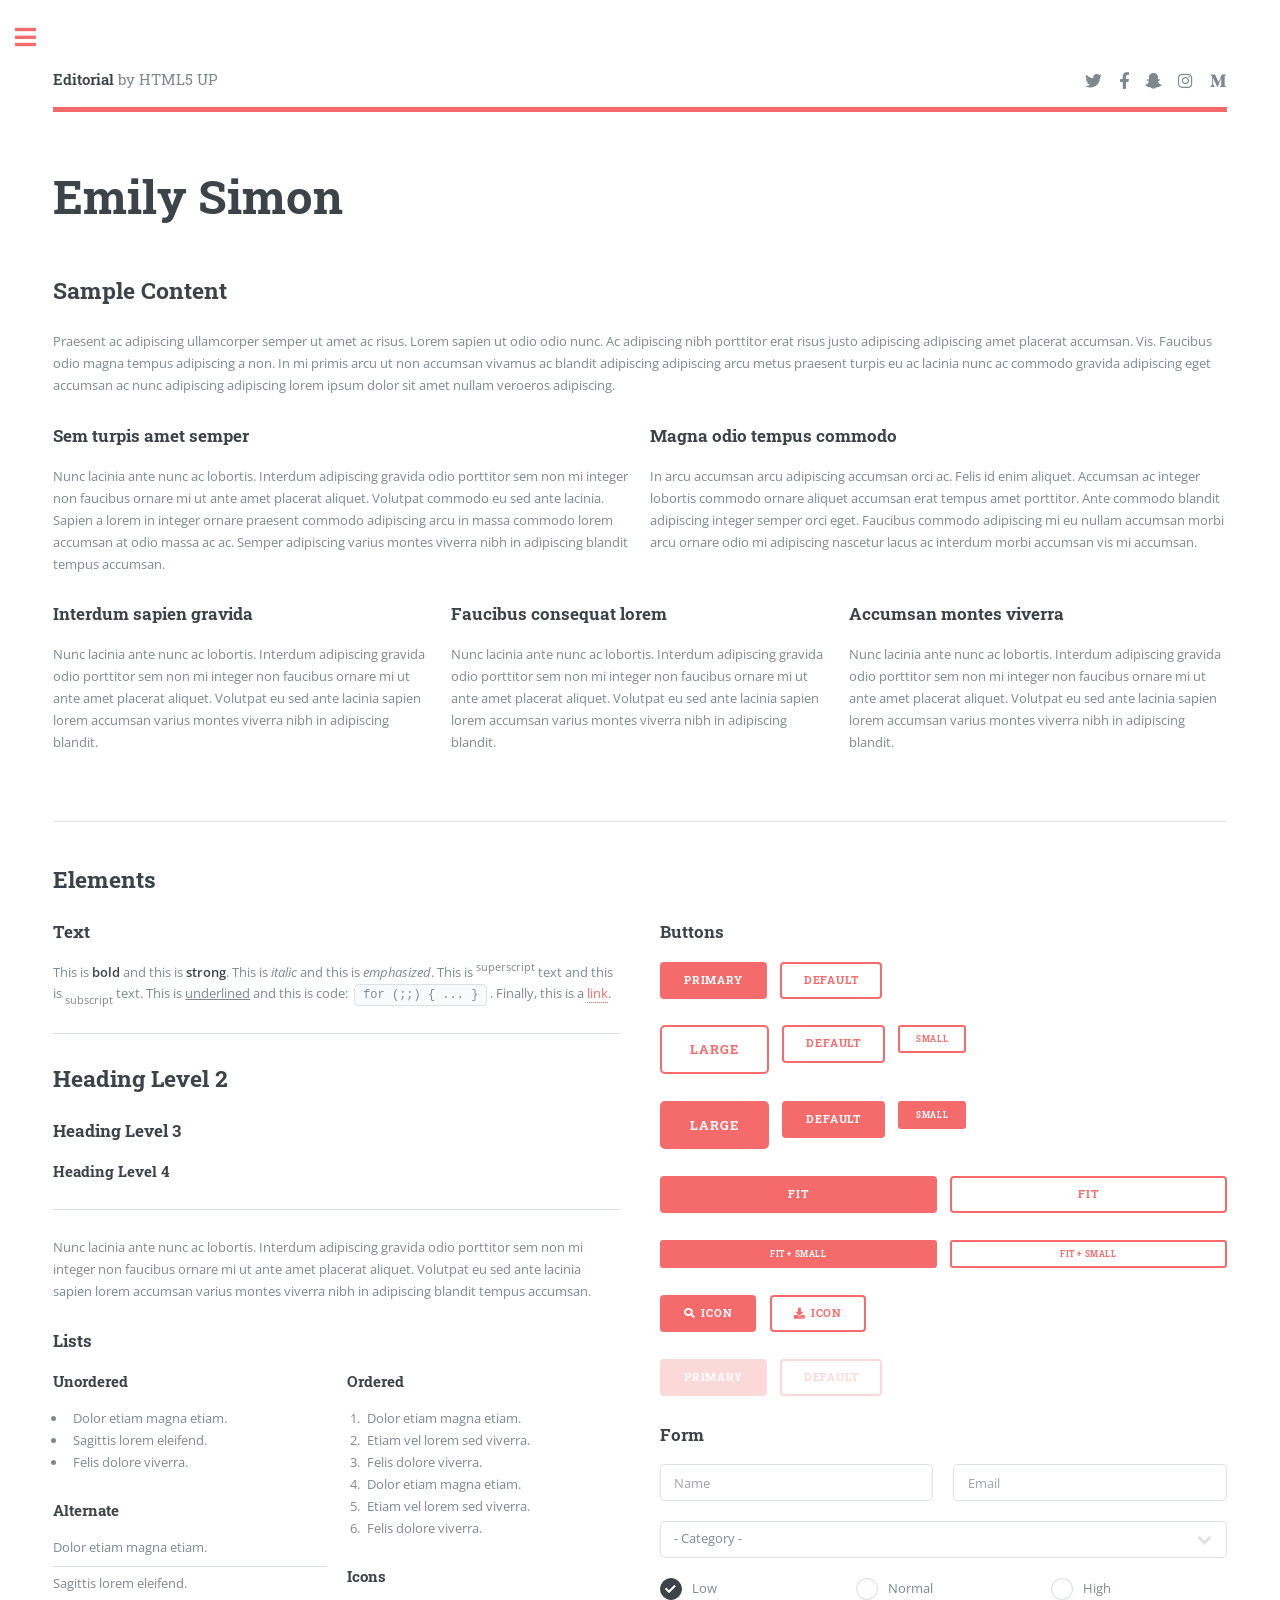
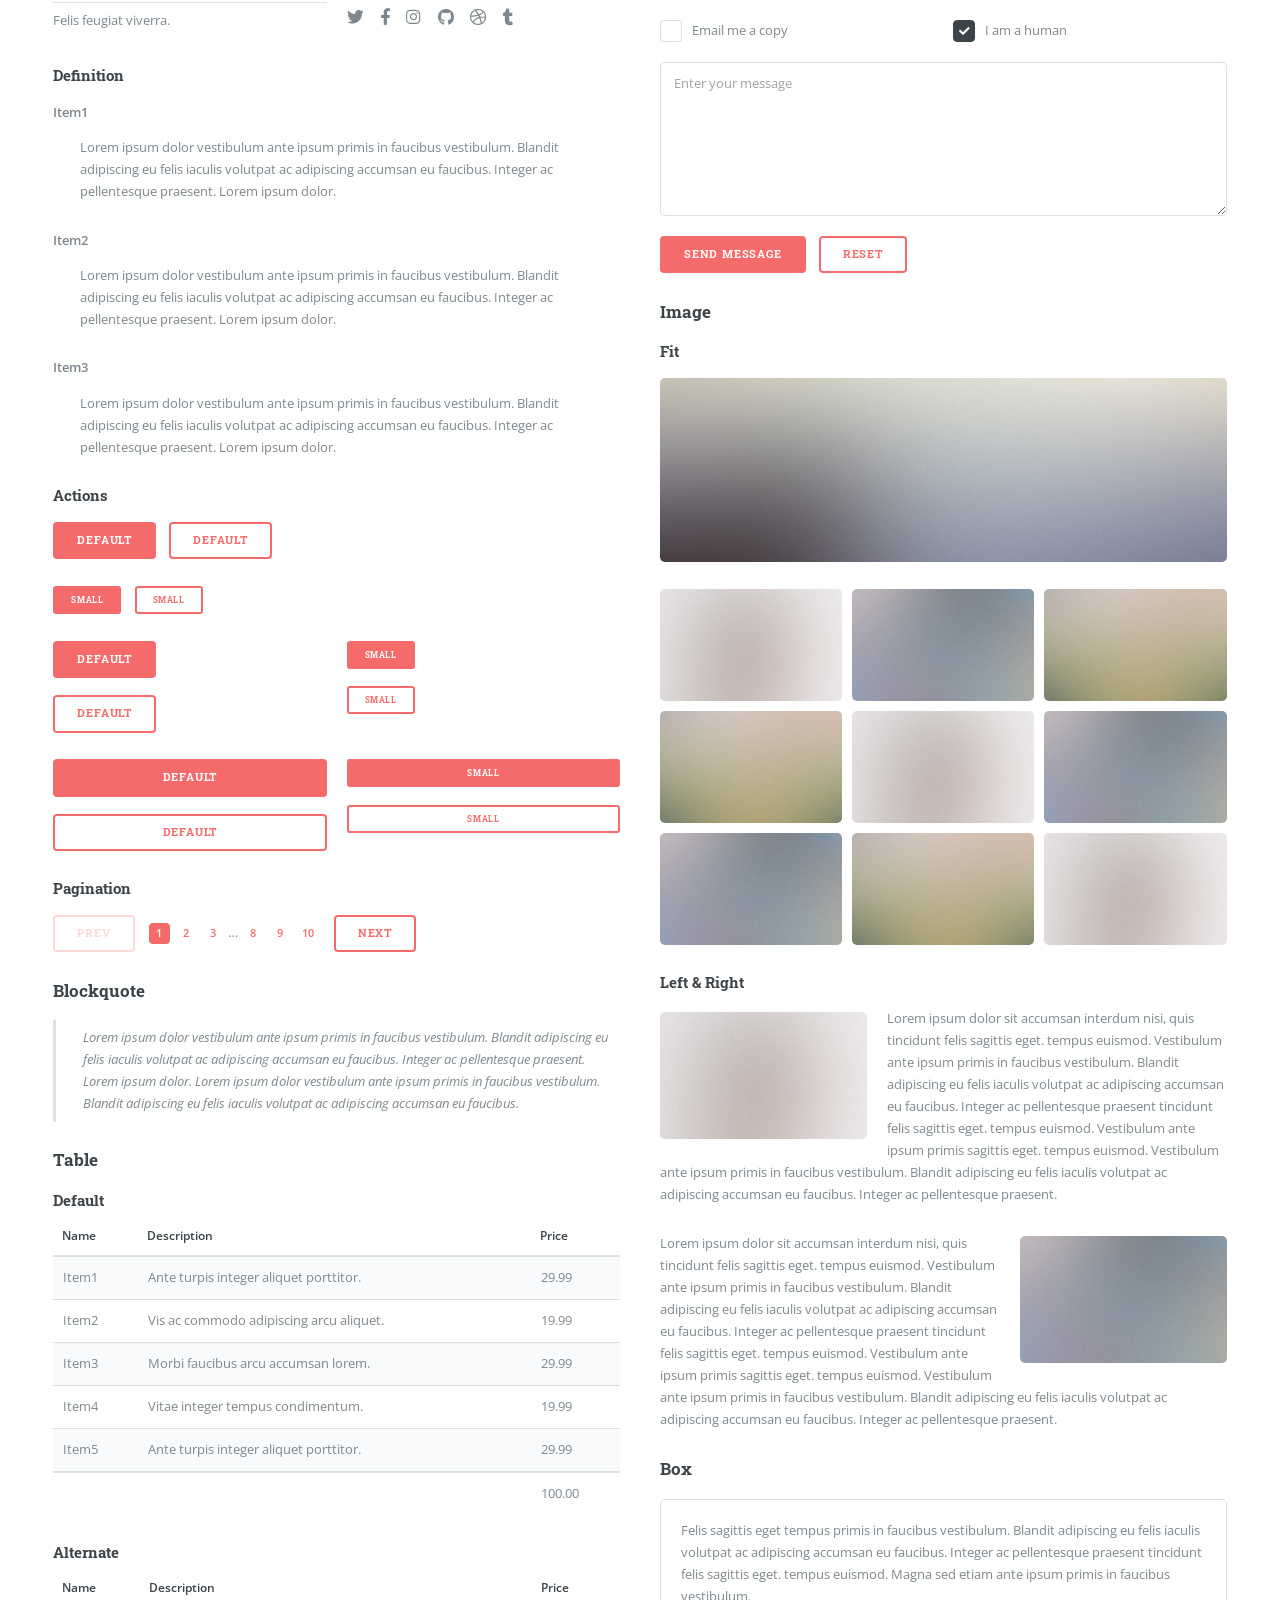
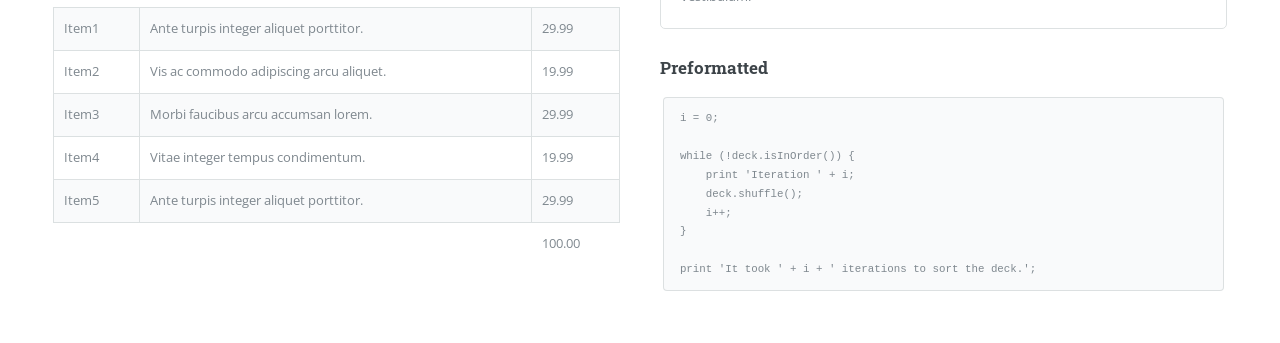
==== elements.html @ 52cf55f0 "adding html template for website" ====
<!DOCTYPE HTML>
<!--
	Editorial by HTML5 UP
	html5up.net | @ajlkn
	Free for personal and commercial use under the CCA 3.0 license (html5up.net/license)
-->
<html>
	<head>
		<title>Elements - Editorial by HTML5 UP</title>
		<meta charset="utf-8" />
		<meta name="viewport" content="width=device-width, initial-scale=1, user-scalable=no" />
		<link rel="stylesheet" href="assets/css/main.css" />
	</head>
	<body class="is-preload">

		<!-- Wrapper -->
			<div id="wrapper">

				<!-- Main -->
					<div id="main">
						<div class="inner">

							<!-- Header -->
								<header id="header">
									<a href="index.html" class="logo"><strong>Editorial</strong> by HTML5 UP</a>
									<ul class="icons">
										<li><a href="#" class="icon brands fa-twitter"><span class="label">Twitter</span></a></li>
										<li><a href="#" class="icon brands fa-facebook-f"><span class="label">Facebook</span></a></li>
										<li><a href="#" class="icon brands fa-snapchat-ghost"><span class="label">Snapchat</span></a></li>
										<li><a href="#" class="icon brands fa-instagram"><span class="label">Instagram</span></a></li>
										<li><a href="#" class="icon brands fa-medium-m"><span class="label">Medium</span></a></li>
									</ul>
								</header>

							<!-- Content -->
								<section>
									<header class="main">
										<h1>Emily Simon</h1>
									</header>

									<!-- Content -->
										<h2 id="content">Sample Content</h2>
										<p>Praesent ac adipiscing ullamcorper semper ut amet ac risus. Lorem sapien ut odio odio nunc. Ac adipiscing nibh porttitor erat risus justo adipiscing adipiscing amet placerat accumsan. Vis. Faucibus odio magna tempus adipiscing a non. In mi primis arcu ut non accumsan vivamus ac blandit adipiscing adipiscing arcu metus praesent turpis eu ac lacinia nunc ac commodo gravida adipiscing eget accumsan ac nunc adipiscing adipiscing lorem ipsum dolor sit amet nullam veroeros adipiscing.</p>
										<div class="row">
											<div class="col-6 col-12-small">
												<h3>Sem turpis amet semper</h3>
												<p>Nunc lacinia ante nunc ac lobortis. Interdum adipiscing gravida odio porttitor sem non mi integer non faucibus ornare mi ut ante amet placerat aliquet. Volutpat commodo eu sed ante lacinia. Sapien a lorem in integer ornare praesent commodo adipiscing arcu in massa commodo lorem accumsan at odio massa ac ac. Semper adipiscing varius montes viverra nibh in adipiscing blandit tempus accumsan.</p>
											</div>
											<div class="col-6 col-12-small">
												<h3>Magna odio tempus commodo</h3>
												<p>In arcu accumsan arcu adipiscing accumsan orci ac. Felis id enim aliquet. Accumsan ac integer lobortis commodo ornare aliquet accumsan erat tempus amet porttitor. Ante commodo blandit adipiscing integer semper orci eget. Faucibus commodo adipiscing mi eu nullam accumsan morbi arcu ornare odio mi adipiscing nascetur lacus ac interdum morbi accumsan vis mi accumsan.</p>
											</div>
											<!-- Break -->
											<div class="col-4 col-12-medium">
												<h3>Interdum sapien gravida</h3>
												<p>Nunc lacinia ante nunc ac lobortis. Interdum adipiscing gravida odio porttitor sem non mi integer non faucibus ornare mi ut ante amet placerat aliquet. Volutpat eu sed ante lacinia sapien lorem accumsan varius montes viverra nibh in adipiscing blandit.</p>
											</div>
											<div class="col-4 col-12-medium">
												<h3>Faucibus consequat lorem</h3>
												<p>Nunc lacinia ante nunc ac lobortis. Interdum adipiscing gravida odio porttitor sem non mi integer non faucibus ornare mi ut ante amet placerat aliquet. Volutpat eu sed ante lacinia sapien lorem accumsan varius montes viverra nibh in adipiscing blandit.</p>
											</div>
											<div class="col-4 col-12-medium">
												<h3>Accumsan montes viverra</h3>
												<p>Nunc lacinia ante nunc ac lobortis. Interdum adipiscing gravida odio porttitor sem non mi integer non faucibus ornare mi ut ante amet placerat aliquet. Volutpat eu sed ante lacinia sapien lorem accumsan varius montes viverra nibh in adipiscing blandit.</p>
											</div>
										</div>

									<hr class="major" />

									<!-- Elements -->
										<h2 id="elements">Elements</h2>
										<div class="row gtr-200">
											<div class="col-6 col-12-medium">

												<!-- Text stuff -->
													<h3>Text</h3>
													<p>This is <b>bold</b> and this is <strong>strong</strong>. This is <i>italic</i> and this is <em>emphasized</em>.
													This is <sup>superscript</sup> text and this is <sub>subscript</sub> text.
													This is <u>underlined</u> and this is code: <code>for (;;) { ... }</code>.
													Finally, this is a <a href="#">link</a>.</p>
													<hr />
													<h2>Heading Level 2</h2>
													<h3>Heading Level 3</h3>
													<h4>Heading Level 4</h4>
													<hr />
													<p>Nunc lacinia ante nunc ac lobortis. Interdum adipiscing gravida odio porttitor sem non mi integer non faucibus ornare mi ut ante amet placerat aliquet. Volutpat eu sed ante lacinia sapien lorem accumsan varius montes viverra nibh in adipiscing blandit tempus accumsan.</p>

												<!-- Lists -->
													<h3>Lists</h3>
													<div class="row">
														<div class="col-6 col-12-small">

															<h4>Unordered</h4>
															<ul>
																<li>Dolor etiam magna etiam.</li>
																<li>Sagittis lorem eleifend.</li>
																<li>Felis dolore viverra.</li>
															</ul>

															<h4>Alternate</h4>
															<ul class="alt">
																<li>Dolor etiam magna etiam.</li>
																<li>Sagittis lorem eleifend.</li>
																<li>Felis feugiat viverra.</li>
															</ul>

														</div>
														<div class="col-6 col-12-small">

															<h4>Ordered</h4>
															<ol>
																<li>Dolor etiam magna etiam.</li>
																<li>Etiam vel lorem sed viverra.</li>
																<li>Felis dolore viverra.</li>
																<li>Dolor etiam magna etiam.</li>
																<li>Etiam vel lorem sed viverra.</li>
																<li>Felis dolore viverra.</li>
															</ol>

															<h4>Icons</h4>
															<ul class="icons">
																<li><a href="#" class="icon brands fa-twitter"><span class="label">Twitter</span></a></li>
																<li><a href="#" class="icon brands fa-facebook-f"><span class="label">Facebook</span></a></li>
																<li><a href="#" class="icon brands fa-instagram"><span class="label">Instagram</span></a></li>
																<li><a href="#" class="icon brands fa-github"><span class="label">Github</span></a></li>
																<li><a href="#" class="icon brands fa-dribbble"><span class="label">Dribbble</span></a></li>
																<li><a href="#" class="icon brands fa-tumblr"><span class="label">Tumblr</span></a></li>
															</ul>

														</div>
													</div>
													<h4>Definition</h4>
													<dl>
														<dt>Item1</dt>
														<dd>
															<p>Lorem ipsum dolor vestibulum ante ipsum primis in faucibus vestibulum. Blandit adipiscing eu felis iaculis volutpat ac adipiscing accumsan eu faucibus. Integer ac pellentesque praesent. Lorem ipsum dolor.</p>
														</dd>
														<dt>Item2</dt>
														<dd>
															<p>Lorem ipsum dolor vestibulum ante ipsum primis in faucibus vestibulum. Blandit adipiscing eu felis iaculis volutpat ac adipiscing accumsan eu faucibus. Integer ac pellentesque praesent. Lorem ipsum dolor.</p>
														</dd>
														<dt>Item3</dt>
														<dd>
															<p>Lorem ipsum dolor vestibulum ante ipsum primis in faucibus vestibulum. Blandit adipiscing eu felis iaculis volutpat ac adipiscing accumsan eu faucibus. Integer ac pellentesque praesent. Lorem ipsum dolor.</p>
														</dd>
													</dl>

													<h4>Actions</h4>
													<ul class="actions">
														<li><a href="#" class="button primary">Default</a></li>
														<li><a href="#" class="button">Default</a></li>
													</ul>
													<ul class="actions small">
														<li><a href="#" class="button primary small">Small</a></li>
														<li><a href="#" class="button small">Small</a></li>
													</ul>
													<div class="row">
														<div class="col-6 col-12-small">
															<ul class="actions stacked">
																<li><a href="#" class="button primary">Default</a></li>
																<li><a href="#" class="button">Default</a></li>
															</ul>
														</div>
														<div class="col-6 col-12-small">
															<ul class="actions stacked">
																<li><a href="#" class="button primary small">Small</a></li>
																<li><a href="#" class="button small">Small</a></li>
															</ul>
														</div>
														<div class="col-6 col-12-small">
															<ul class="actions stacked">
																<li><a href="#" class="button primary fit">Default</a></li>
																<li><a href="#" class="button fit">Default</a></li>
															</ul>
														</div>
														<div class="col-6 col-12-small">
															<ul class="actions stacked">
																<li><a href="#" class="button primary small fit">Small</a></li>
																<li><a href="#" class="button small fit">Small</a></li>
															</ul>
														</div>
													</div>

													<h4>Pagination</h4>
													<ul class="pagination">
														<li><span class="button disabled">Prev</span></li>
														<li><a href="#" class="page active">1</a></li>
														<li><a href="#" class="page">2</a></li>
														<li><a href="#" class="page">3</a></li>
														<li><span>&hellip;</span></li>
														<li><a href="#" class="page">8</a></li>
														<li><a href="#" class="page">9</a></li>
														<li><a href="#" class="page">10</a></li>
														<li><a href="#" class="button">Next</a></li>
													</ul>

												<!-- Blockquote -->
													<h3>Blockquote</h3>
													<blockquote>Lorem ipsum dolor vestibulum ante ipsum primis in faucibus vestibulum. Blandit adipiscing eu felis iaculis volutpat ac adipiscing accumsan eu faucibus. Integer ac pellentesque praesent. Lorem ipsum dolor. Lorem ipsum dolor vestibulum ante ipsum primis in faucibus vestibulum. Blandit adipiscing eu felis iaculis volutpat ac adipiscing accumsan eu faucibus.</blockquote>

												<!-- Table -->
													<h3>Table</h3>

													<h4>Default</h4>
													<div class="table-wrapper">
														<table>
															<thead>
																<tr>
																	<th>Name</th>
																	<th>Description</th>
																	<th>Price</th>
																</tr>
															</thead>
															<tbody>
																<tr>
																	<td>Item1</td>
																	<td>Ante turpis integer aliquet porttitor.</td>
																	<td>29.99</td>
																</tr>
																<tr>
																	<td>Item2</td>
																	<td>Vis ac commodo adipiscing arcu aliquet.</td>
																	<td>19.99</td>
																</tr>
																<tr>
																	<td>Item3</td>
																	<td> Morbi faucibus arcu accumsan lorem.</td>
																	<td>29.99</td>
																</tr>
																<tr>
																	<td>Item4</td>
																	<td>Vitae integer tempus condimentum.</td>
																	<td>19.99</td>
																</tr>
																<tr>
																	<td>Item5</td>
																	<td>Ante turpis integer aliquet porttitor.</td>
																	<td>29.99</td>
																</tr>
															</tbody>
															<tfoot>
																<tr>
																	<td colspan="2"></td>
																	<td>100.00</td>
																</tr>
															</tfoot>
														</table>
													</div>

													<h4>Alternate</h4>
													<div class="table-wrapper">
														<table class="alt">
															<thead>
																<tr>
																	<th>Name</th>
																	<th>Description</th>
																	<th>Price</th>
																</tr>
															</thead>
															<tbody>
																<tr>
																	<td>Item1</td>
																	<td>Ante turpis integer aliquet porttitor.</td>
																	<td>29.99</td>
																</tr>
																<tr>
																	<td>Item2</td>
																	<td>Vis ac commodo adipiscing arcu aliquet.</td>
																	<td>19.99</td>
																</tr>
																<tr>
																	<td>Item3</td>
																	<td> Morbi faucibus arcu accumsan lorem.</td>
																	<td>29.99</td>
																</tr>
																<tr>
																	<td>Item4</td>
																	<td>Vitae integer tempus condimentum.</td>
																	<td>19.99</td>
																</tr>
																<tr>
																	<td>Item5</td>
																	<td>Ante turpis integer aliquet porttitor.</td>
																	<td>29.99</td>
																</tr>
															</tbody>
															<tfoot>
																<tr>
																	<td colspan="2"></td>
																	<td>100.00</td>
																</tr>
															</tfoot>
														</table>
													</div>

											</div>
											<div class="col-6 col-12-medium">

												<!-- Buttons -->
													<h3>Buttons</h3>
													<ul class="actions">
														<li><a href="#" class="button primary">Primary</a></li>
														<li><a href="#" class="button">Default</a></li>
													</ul>
													<ul class="actions">
														<li><a href="#" class="button large">Large</a></li>
														<li><a href="#" class="button">Default</a></li>
														<li><a href="#" class="button small">Small</a></li>
													</ul>
													<ul class="actions">
														<li><a href="#" class="button primary large">Large</a></li>
														<li><a href="#" class="button primary">Default</a></li>
														<li><a href="#" class="button primary small">Small</a></li>
													</ul>
													<ul class="actions fit">
														<li><a href="#" class="button primary fit">Fit</a></li>
														<li><a href="#" class="button fit">Fit</a></li>
													</ul>
													<ul class="actions fit small">
														<li><a href="#" class="button primary fit small">Fit + Small</a></li>
														<li><a href="#" class="button fit small">Fit + Small</a></li>
													</ul>
													<ul class="actions">
														<li><a href="#" class="button primary icon solid fa-search">Icon</a></li>
														<li><a href="#" class="button icon solid fa-download">Icon</a></li>
													</ul>
													<ul class="actions">
														<li><span class="button primary disabled">Primary</span></li>
														<li><span class="button disabled">Default</span></li>
													</ul>

												<!-- Form -->
													<h3>Form</h3>

													<form method="post" action="#">
														<div class="row gtr-uniform">
															<div class="col-6 col-12-xsmall">
																<input type="text" name="demo-name" id="demo-name" value="" placeholder="Name" />
															</div>
															<div class="col-6 col-12-xsmall">
																<input type="email" name="demo-email" id="demo-email" value="" placeholder="Email" />
															</div>
															<!-- Break -->
															<div class="col-12">
																<select name="demo-category" id="demo-category">
																	<option value="">- Category -</option>
																	<option value="1">Manufacturing</option>
																	<option value="1">Shipping</option>
																	<option value="1">Administration</option>
																	<option value="1">Human Resources</option>
																</select>
															</div>
															<!-- Break -->
															<div class="col-4 col-12-small">
																<input type="radio" id="demo-priority-low" name="demo-priority" checked>
																<label for="demo-priority-low">Low</label>
															</div>
															<div class="col-4 col-12-small">
																<input type="radio" id="demo-priority-normal" name="demo-priority">
																<label for="demo-priority-normal">Normal</label>
															</div>
															<div class="col-4 col-12-small">
																<input type="radio" id="demo-priority-high" name="demo-priority">
																<label for="demo-priority-high">High</label>
															</div>
															<!-- Break -->
															<div class="col-6 col-12-small">
																<input type="checkbox" id="demo-copy" name="demo-copy">
																<label for="demo-copy">Email me a copy</label>
															</div>
															<div class="col-6 col-12-small">
																<input type="checkbox" id="demo-human" name="demo-human" checked>
																<label for="demo-human">I am a human</label>
															</div>
															<!-- Break -->
															<div class="col-12">
																<textarea name="demo-message" id="demo-message" placeholder="Enter your message" rows="6"></textarea>
															</div>
															<!-- Break -->
															<div class="col-12">
																<ul class="actions">
																	<li><input type="submit" value="Send Message" class="primary" /></li>
																	<li><input type="reset" value="Reset" /></li>
																</ul>
															</div>
														</div>
													</form>

												<!-- Image -->
													<h3>Image</h3>

													<h4>Fit</h4>
													<span class="image fit"><img src="images/pic11.jpg" alt="" /></span>
													<div class="box alt">
														<div class="row gtr-50 gtr-uniform">
															<div class="col-4"><span class="image fit"><img src="images/pic01.jpg" alt="" /></span></div>
															<div class="col-4"><span class="image fit"><img src="images/pic02.jpg" alt="" /></span></div>
															<div class="col-4"><span class="image fit"><img src="images/pic03.jpg" alt="" /></span></div>
															<!-- Break -->
															<div class="col-4"><span class="image fit"><img src="images/pic03.jpg" alt="" /></span></div>
															<div class="col-4"><span class="image fit"><img src="images/pic01.jpg" alt="" /></span></div>
															<div class="col-4"><span class="image fit"><img src="images/pic02.jpg" alt="" /></span></div>
															<!-- Break -->
															<div class="col-4"><span class="image fit"><img src="images/pic02.jpg" alt="" /></span></div>
															<div class="col-4"><span class="image fit"><img src="images/pic03.jpg" alt="" /></span></div>
															<div class="col-4"><span class="image fit"><img src="images/pic01.jpg" alt="" /></span></div>
														</div>
													</div>

													<h4>Left &amp; Right</h4>
													<p><span class="image left"><img src="images/pic01.jpg" alt="" /></span>Lorem ipsum dolor sit accumsan interdum nisi, quis tincidunt felis sagittis eget. tempus euismod. Vestibulum ante ipsum primis in faucibus vestibulum. Blandit adipiscing eu felis iaculis volutpat ac adipiscing accumsan eu faucibus. Integer ac pellentesque praesent tincidunt felis sagittis eget. tempus euismod. Vestibulum ante ipsum primis sagittis eget. tempus euismod. Vestibulum ante ipsum primis in faucibus vestibulum. Blandit adipiscing eu felis iaculis volutpat ac adipiscing accumsan eu faucibus. Integer ac pellentesque praesent.</p>
													<p><span class="image right"><img src="images/pic02.jpg" alt="" /></span>Lorem ipsum dolor sit accumsan interdum nisi, quis tincidunt felis sagittis eget. tempus euismod. Vestibulum ante ipsum primis in faucibus vestibulum. Blandit adipiscing eu felis iaculis volutpat ac adipiscing accumsan eu faucibus. Integer ac pellentesque praesent tincidunt felis sagittis eget. tempus euismod. Vestibulum ante ipsum primis sagittis eget. tempus euismod. Vestibulum ante ipsum primis in faucibus vestibulum. Blandit adipiscing eu felis iaculis volutpat ac adipiscing accumsan eu faucibus. Integer ac pellentesque praesent.</p>

												<!-- Box -->
													<h3>Box</h3>
													<div class="box">
														<p>Felis sagittis eget tempus primis in faucibus vestibulum. Blandit adipiscing eu felis iaculis volutpat ac adipiscing accumsan eu faucibus. Integer ac pellentesque praesent tincidunt felis sagittis eget. tempus euismod. Magna sed etiam ante ipsum primis in faucibus vestibulum.</p>
													</div>

												<!-- Preformatted Code -->
													<h3>Preformatted</h3>
													<pre><code>i = 0;

while (!deck.isInOrder()) {
    print 'Iteration ' + i;
    deck.shuffle();
    i++;
}

print 'It took ' + i + ' iterations to sort the deck.';
</code></pre>

											</div>
										</div>

								</section>

						</div>
					</div>

				<!-- Sidebar -->
					<div id="sidebar">
						<div class="inner">

							<!-- Search -->
								<section id="search" class="alt">
									<form method="post" action="#">
										<input type="text" name="query" id="query" placeholder="Search" />
									</form>
								</section>

							<!-- Menu -->
								<nav id="menu">
									<header class="major">
										<h2>Menu</h2>
									</header>
									<ul>
										<li><a href="index.html">Homepage</a></li>
										<li><a href="generic.html">Generic</a></li>
										<li><a href="elements.html">Elements</a></li>
										<li>
											<span class="opener">Submenu</span>
											<ul>
												<li><a href="#">Lorem Dolor</a></li>
												<li><a href="#">Ipsum Adipiscing</a></li>
												<li><a href="#">Tempus Magna</a></li>
												<li><a href="#">Feugiat Veroeros</a></li>
											</ul>
										</li>
										<li><a href="#">Etiam Dolore</a></li>
										<li><a href="#">Adipiscing</a></li>
										<li>
											<span class="opener">Another Submenu</span>
											<ul>
												<li><a href="#">Lorem Dolor</a></li>
												<li><a href="#">Ipsum Adipiscing</a></li>
												<li><a href="#">Tempus Magna</a></li>
												<li><a href="#">Feugiat Veroeros</a></li>
											</ul>
										</li>
										<li><a href="#">Maximus Erat</a></li>
										<li><a href="#">Sapien Mauris</a></li>
										<li><a href="#">Amet Lacinia</a></li>
									</ul>
								</nav>

							<!-- Section -->
								<section>
									<header class="major">
										<h2>Ante interdum</h2>
									</header>
									<div class="mini-posts">
										<article>
											<a href="#" class="image"><img src="images/pic07.jpg" alt="" /></a>
											<p>Aenean ornare velit lacus, ac varius enim lorem ullamcorper dolore aliquam.</p>
										</article>
										<article>
											<a href="#" class="image"><img src="images/pic08.jpg" alt="" /></a>
											<p>Aenean ornare velit lacus, ac varius enim lorem ullamcorper dolore aliquam.</p>
										</article>
										<article>
											<a href="#" class="image"><img src="images/pic09.jpg" alt="" /></a>
											<p>Aenean ornare velit lacus, ac varius enim lorem ullamcorper dolore aliquam.</p>
										</article>
									</div>
									<ul class="actions">
										<li><a href="#" class="button">More</a></li>
									</ul>
								</section>

							<!-- Section -->
								<section>
									<header class="major">
										<h2>Get in touch</h2>
									</header>
									<p>Sed varius enim lorem ullamcorper dolore aliquam aenean ornare velit lacus, ac varius enim lorem ullamcorper dolore. Proin sed aliquam facilisis ante interdum. Sed nulla amet lorem feugiat tempus aliquam.</p>
									<ul class="contact">
										<li class="icon solid fa-envelope"><a href="#">information@untitled.tld</a></li>
										<li class="icon solid fa-phone">(000) 000-0000</li>
										<li class="icon solid fa-home">1234 Somewhere Road #8254<br />
										Nashville, TN 00000-0000</li>
									</ul>
								</section>

							<!-- Footer -->
								<footer id="footer">
									<p class="copyright">&copy; Untitled. All rights reserved. Demo Images: <a href="https://unsplash.com">Unsplash</a>. Design: <a href="https://html5up.net">HTML5 UP</a>.</p>
								</footer>

						</div>
					</div>

			</div>

		<!-- Scripts -->
			<script src="assets/js/jquery.min.js"></script>
			<script src="assets/js/browser.min.js"></script>
			<script src="assets/js/breakpoints.min.js"></script>
			<script src="assets/js/util.js"></script>
			<script src="assets/js/main.js"></script>

	</body>
</html>
---- assets/css/main.css ----
@import url(fontawesome-all.min.css);
@import url("https://fonts.googleapis.com/css?family=Open+Sans:400,600,400italic,600italic|Roboto+Slab:400,700");
/*
	Editorial by HTML5 UP
	html5up.net | @ajlkn
	Free for personal and commercial use under the CCA 3.0 license (html5up.net/license)
*/
html, body, div, span, applet, object,
iframe, h1, h2, h3, h4, h5, h6, p, blockquote,
pre, a, abbr, acronym, address, big, cite,
code, del, dfn, em, img, ins, kbd, q, s, samp,
small, strike, strong, sub, sup, tt, var, b,
u, i, center, dl, dt, dd, ol, ul, li, fieldset,
form, label, legend, table, caption, tbody,
tfoot, thead, tr, th, td, article, aside,
canvas, details, embed, figure, figcaption,
footer, header, hgroup, menu, nav, output, ruby,
section, summary, time, mark, audio, video {
  margin: 0;
  padding: 0;
  border: 0;
  font-size: 100%;
  font: inherit;
  vertical-align: baseline; }

article, aside, details, figcaption, figure,
footer, header, hgroup, menu, nav, section {
  display: block; }

body {
  line-height: 1; }

ol, ul {
  list-style: none; }

blockquote, q {
  quotes: none; }
  blockquote:before, blockquote:after, q:before, q:after {
    content: '';
    content: none; }

table {
  border-collapse: collapse;
  border-spacing: 0; }

body {
  -webkit-text-size-adjust: none; }

mark {
  background-color: transparent;
  color: inherit; }

input::-moz-focus-inner {
  border: 0;
  padding: 0; }

input, select, textarea {
  -moz-appearance: none;
  -webkit-appearance: none;
  -ms-appearance: none;
  appearance: none; }

/* Basic */
@-ms-viewport {
  width: device-width; }

body {
  -ms-overflow-style: scrollbar; }

@media screen and (max-width: 480px) {
  html, body {
    min-width: 320px; } }

html {
  box-sizing: border-box; }

*, *:before, *:after {
  box-sizing: inherit; }

body {
  background: #ffffff; }
  body.is-preload *, body.is-preload *:before, body.is-preload *:after, body.is-resizing *, body.is-resizing *:before, body.is-resizing *:after {
    -moz-animation: none !important;
    -webkit-animation: none !important;
    -ms-animation: none !important;
    animation: none !important;
    -moz-transition: none !important;
    -webkit-transition: none !important;
    -ms-transition: none !important;
    transition: none !important; }

/* Type */
body, input, select, textarea {
  color: #7f888f;
  font-family: "Open Sans", sans-serif;
  font-size: 13pt;
  font-weight: 400;
  line-height: 1.65; }
  @media screen and (max-width: 1680px) {
    body, input, select, textarea {
      font-size: 11pt; } }
  @media screen and (max-width: 1280px) {
    body, input, select, textarea {
      font-size: 10pt; } }
  @media screen and (max-width: 360px) {
    body, input, select, textarea {
      font-size: 9pt; } }

a {
  -moz-transition: color 0.2s ease-in-out, border-bottom-color 0.2s ease-in-out;
  -webkit-transition: color 0.2s ease-in-out, border-bottom-color 0.2s ease-in-out;
  -ms-transition: color 0.2s ease-in-out, border-bottom-color 0.2s ease-in-out;
  transition: color 0.2s ease-in-out, border-bottom-color 0.2s ease-in-out;
  border-bottom: dotted 1px;
  color: #f56a6a;
  text-decoration: none; }
  a:hover {
    border-bottom-color: #f56a6a;
    color: #f56a6a !important; }
    a:hover strong {
      color: inherit; }

strong, b {
  color: #3d4449;
  font-weight: 600; }

em, i {
  font-style: italic; }

p {
  margin: 0 0 2em 0; }

h1, h2, h3, h4, h5, h6 {
  color: #3d4449;
  font-family: "Roboto Slab", serif;
  font-weight: 700;
  line-height: 1.5;
  margin: 0 0 1em 0; }
  h1 a, h2 a, h3 a, h4 a, h5 a, h6 a {
    color: inherit;
    text-decoration: none;
    border-bottom: 0; }

h1 {
  font-size: 4em;
  margin: 0 0 0.5em 0;
  line-height: 1.3; }

h2 {
  font-size: 1.75em; }

h3 {
  font-size: 1.25em; }

h4 {
  font-size: 1.1em; }

h5 {
  font-size: 0.9em; }

h6 {
  font-size: 0.7em; }

@media screen and (max-width: 1680px) {
  h1 {
    font-size: 3.5em; } }

@media screen and (max-width: 980px) {
  h1 {
    font-size: 3.25em; } }

@media screen and (max-width: 736px) {
  h1 {
    font-size: 2em;
    line-height: 1.4; }
  h2 {
    font-size: 1.5em; } }

sub {
  font-size: 0.8em;
  position: relative;
  top: 0.5em; }

sup {
  font-size: 0.8em;
  position: relative;
  top: -0.5em; }

blockquote {
  border-left: solid 3px rgba(210, 215, 217, 0.75);
  font-style: italic;
  margin: 0 0 2em 0;
  padding: 0.5em 0 0.5em 2em; }

code {
  background: rgba(230, 235, 237, 0.25);
  border-radius: 0.375em;
  border: solid 1px rgba(210, 215, 217, 0.75);
  font-family: "Courier New", monospace;
  font-size: 0.9em;
  margin: 0 0.25em;
  padding: 0.25em 0.65em; }

pre {
  -webkit-overflow-scrolling: touch;
  font-family: "Courier New", monospace;
  font-size: 0.9em;
  margin: 0 0 2em 0; }
  pre code {
    display: block;
    line-height: 1.75;
    padding: 1em 1.5em;
    overflow-x: auto; }

hr {
  border: 0;
  border-bottom: solid 1px rgba(210, 215, 217, 0.75);
  margin: 2em 0; }
  hr.major {
    margin: 3em 0; }

.align-left {
  text-align: left; }

.align-center {
  text-align: center; }

.align-right {
  text-align: right; }

/* Row */
.row {
  display: flex;
  flex-wrap: wrap;
  box-sizing: border-box;
  align-items: stretch; }
  .row > * {
    box-sizing: border-box; }
  .row.gtr-uniform > * > :last-child {
    margin-bottom: 0; }
  .row.aln-left {
    justify-content: flex-start; }
  .row.aln-center {
    justify-content: center; }
  .row.aln-right {
    justify-content: flex-end; }
  .row.aln-top {
    align-items: flex-start; }
  .row.aln-middle {
    align-items: center; }
  .row.aln-bottom {
    align-items: flex-end; }
  .row > .imp {
    order: -1; }
  .row > .col-1 {
    width: 8.33333%; }
  .row > .off-1 {
    margin-left: 8.33333%; }
  .row > .col-2 {
    width: 16.66667%; }
  .row > .off-2 {
    margin-left: 16.66667%; }
  .row > .col-3 {
    width: 25%; }
  .row > .off-3 {
    margin-left: 25%; }
  .row > .col-4 {
    width: 33.33333%; }
  .row > .off-4 {
    margin-left: 33.33333%; }
  .row > .col-5 {
    width: 41.66667%; }
  .row > .off-5 {
    margin-left: 41.66667%; }
  .row > .col-6 {
    width: 50%; }
  .row > .off-6 {
    margin-left: 50%; }
  .row > .col-7 {
    width: 58.33333%; }
  .row > .off-7 {
    margin-left: 58.33333%; }
  .row > .col-8 {
    width: 66.66667%; }
  .row > .off-8 {
    margin-left: 66.66667%; }
  .row > .col-9 {
    width: 75%; }
  .row > .off-9 {
    margin-left: 75%; }
  .row > .col-10 {
    width: 83.33333%; }
  .row > .off-10 {
    margin-left: 83.33333%; }
  .row > .col-11 {
    width: 91.66667%; }
  .row > .off-11 {
    margin-left: 91.66667%; }
  .row > .col-12 {
    width: 100%; }
  .row > .off-12 {
    margin-left: 100%; }
  .row.gtr-0 {
    margin-top: 0;
    margin-left: 0em; }
    .row.gtr-0 > * {
      padding: 0 0 0 0em; }
    .row.gtr-0.gtr-uniform {
      margin-top: 0em; }
      .row.gtr-0.gtr-uniform > * {
        padding-top: 0em; }
  .row.gtr-25 {
    margin-top: 0;
    margin-left: -0.375em; }
    .row.gtr-25 > * {
      padding: 0 0 0 0.375em; }
    .row.gtr-25.gtr-uniform {
      margin-top: -0.375em; }
      .row.gtr-25.gtr-uniform > * {
        padding-top: 0.375em; }
  .row.gtr-50 {
    margin-top: 0;
    margin-left: -0.75em; }
    .row.gtr-50 > * {
      padding: 0 0 0 0.75em; }
    .row.gtr-50.gtr-uniform {
      margin-top: -0.75em; }
      .row.gtr-50.gtr-uniform > * {
        padding-top: 0.75em; }
  .row {
    margin-top: 0;
    margin-left: -1.5em; }
    .row > * {
      padding: 0 0 0 1.5em; }
    .row.gtr-uniform {
      margin-top: -1.5em; }
      .row.gtr-uniform > * {
        padding-top: 1.5em; }
  .row.gtr-150 {
    margin-top: 0;
    margin-left: -2.25em; }
    .row.gtr-150 > * {
      padding: 0 0 0 2.25em; }
    .row.gtr-150.gtr-uniform {
      margin-top: -2.25em; }
      .row.gtr-150.gtr-uniform > * {
        padding-top: 2.25em; }
  .row.gtr-200 {
    margin-top: 0;
    margin-left: -3em; }
    .row.gtr-200 > * {
      padding: 0 0 0 3em; }
    .row.gtr-200.gtr-uniform {
      margin-top: -3em; }
      .row.gtr-200.gtr-uniform > * {
        padding-top: 3em; }
  @media screen and (max-width: 1680px) {
    .row {
      display: flex;
      flex-wrap: wrap;
      box-sizing: border-box;
      align-items: stretch; }
      .row > * {
        box-sizing: border-box; }
      .row.gtr-uniform > * > :last-child {
        margin-bottom: 0; }
      .row.aln-left {
        justify-content: flex-start; }
      .row.aln-center {
        justify-content: center; }
      .row.aln-right {
        justify-content: flex-end; }
      .row.aln-top {
        align-items: flex-start; }
      .row.aln-middle {
        align-items: center; }
      .row.aln-bottom {
        align-items: flex-end; }
      .row > .imp-xlarge {
        order: -1; }
      .row > .col-1-xlarge {
        width: 8.33333%; }
      .row > .off-1-xlarge {
        margin-left: 8.33333%; }
      .row > .col-2-xlarge {
        width: 16.66667%; }
      .row > .off-2-xlarge {
        margin-left: 16.66667%; }
      .row > .col-3-xlarge {
        width: 25%; }
      .row > .off-3-xlarge {
        margin-left: 25%; }
      .row > .col-4-xlarge {
        width: 33.33333%; }
      .row > .off-4-xlarge {
        margin-left: 33.33333%; }
      .row > .col-5-xlarge {
        width: 41.66667%; }
      .row > .off-5-xlarge {
        margin-left: 41.66667%; }
      .row > .col-6-xlarge {
        width: 50%; }
      .row > .off-6-xlarge {
        margin-left: 50%; }
      .row > .col-7-xlarge {
        width: 58.33333%; }
      .row > .off-7-xlarge {
        margin-left: 58.33333%; }
      .row > .col-8-xlarge {
        width: 66.66667%; }
      .row > .off-8-xlarge {
        margin-left: 66.66667%; }
      .row > .col-9-xlarge {
        width: 75%; }
      .row > .off-9-xlarge {
        margin-left: 75%; }
      .row > .col-10-xlarge {
        width: 83.33333%; }
      .row > .off-10-xlarge {
        margin-left: 83.33333%; }
      .row > .col-11-xlarge {
        width: 91.66667%; }
      .row > .off-11-xlarge {
        margin-left: 91.66667%; }
      .row > .col-12-xlarge {
        width: 100%; }
      .row > .off-12-xlarge {
        margin-left: 100%; }
      .row.gtr-0 {
        margin-top: 0;
        margin-left: 0em; }
        .row.gtr-0 > * {
          padding: 0 0 0 0em; }
        .row.gtr-0.gtr-uniform {
          margin-top: 0em; }
          .row.gtr-0.gtr-uniform > * {
            padding-top: 0em; }
      .row.gtr-25 {
        margin-top: 0;
        margin-left: -0.375em; }
        .row.gtr-25 > * {
          padding: 0 0 0 0.375em; }
        .row.gtr-25.gtr-uniform {
          margin-top: -0.375em; }
          .row.gtr-25.gtr-uniform > * {
            padding-top: 0.375em; }
      .row.gtr-50 {
        margin-top: 0;
        margin-left: -0.75em; }
        .row.gtr-50 > * {
          padding: 0 0 0 0.75em; }
        .row.gtr-50.gtr-uniform {
          margin-top: -0.75em; }
          .row.gtr-50.gtr-uniform > * {
            padding-top: 0.75em; }
      .row {
        margin-top: 0;
        margin-left: -1.5em; }
        .row > * {
          padding: 0 0 0 1.5em; }
        .row.gtr-uniform {
          margin-top: -1.5em; }
          .row.gtr-uniform > * {
            padding-top: 1.5em; }
      .row.gtr-150 {
        margin-top: 0;
        margin-left: -2.25em; }
        .row.gtr-150 > * {
          padding: 0 0 0 2.25em; }
        .row.gtr-150.gtr-uniform {
          margin-top: -2.25em; }
          .row.gtr-150.gtr-uniform > * {
            padding-top: 2.25em; }
      .row.gtr-200 {
        margin-top: 0;
        margin-left: -3em; }
        .row.gtr-200 > * {
          padding: 0 0 0 3em; }
        .row.gtr-200.gtr-uniform {
          margin-top: -3em; }
          .row.gtr-200.gtr-uniform > * {
            padding-top: 3em; } }
  @media screen and (max-width: 1280px) {
    .row {
      display: flex;
      flex-wrap: wrap;
      box-sizing: border-box;
      align-items: stretch; }
      .row > * {
        box-sizing: border-box; }
      .row.gtr-uniform > * > :last-child {
        margin-bottom: 0; }
      .row.aln-left {
        justify-content: flex-start; }
      .row.aln-center {
        justify-content: center; }
      .row.aln-right {
        justify-content: flex-end; }
      .row.aln-top {
        align-items: flex-start; }
      .row.aln-middle {
        align-items: center; }
      .row.aln-bottom {
        align-items: flex-end; }
      .row > .imp-large {
        order: -1; }
      .row > .col-1-large {
        width: 8.33333%; }
      .row > .off-1-large {
        margin-left: 8.33333%; }
      .row > .col-2-large {
        width: 16.66667%; }
      .row > .off-2-large {
        margin-left: 16.66667%; }
      .row > .col-3-large {
        width: 25%; }
      .row > .off-3-large {
        margin-left: 25%; }
      .row > .col-4-large {
        width: 33.33333%; }
      .row > .off-4-large {
        margin-left: 33.33333%; }
      .row > .col-5-large {
        width: 41.66667%; }
      .row > .off-5-large {
        margin-left: 41.66667%; }
      .row > .col-6-large {
        width: 50%; }
      .row > .off-6-large {
        margin-left: 50%; }
      .row > .col-7-large {
        width: 58.33333%; }
      .row > .off-7-large {
        margin-left: 58.33333%; }
      .row > .col-8-large {
        width: 66.66667%; }
      .row > .off-8-large {
        margin-left: 66.66667%; }
      .row > .col-9-large {
        width: 75%; }
      .row > .off-9-large {
        margin-left: 75%; }
      .row > .col-10-large {
        width: 83.33333%; }
      .row > .off-10-large {
        margin-left: 83.33333%; }
      .row > .col-11-large {
        width: 91.66667%; }
      .row > .off-11-large {
        margin-left: 91.66667%; }
      .row > .col-12-large {
        width: 100%; }
      .row > .off-12-large {
        margin-left: 100%; }
      .row.gtr-0 {
        margin-top: 0;
        margin-left: 0em; }
        .row.gtr-0 > * {
          padding: 0 0 0 0em; }
        .row.gtr-0.gtr-uniform {
          margin-top: 0em; }
          .row.gtr-0.gtr-uniform > * {
            padding-top: 0em; }
      .row.gtr-25 {
        margin-top: 0;
        margin-left: -0.375em; }
        .row.gtr-25 > * {
          padding: 0 0 0 0.375em; }
        .row.gtr-25.gtr-uniform {
          margin-top: -0.375em; }
          .row.gtr-25.gtr-uniform > * {
            padding-top: 0.375em; }
      .row.gtr-50 {
        margin-top: 0;
        margin-left: -0.75em; }
        .row.gtr-50 > * {
          padding: 0 0 0 0.75em; }
        .row.gtr-50.gtr-uniform {
          margin-top: -0.75em; }
          .row.gtr-50.gtr-uniform > * {
            padding-top: 0.75em; }
      .row {
        margin-top: 0;
        margin-left: -1.5em; }
        .row > * {
          padding: 0 0 0 1.5em; }
        .row.gtr-uniform {
          margin-top: -1.5em; }
          .row.gtr-uniform > * {
            padding-top: 1.5em; }
      .row.gtr-150 {
        margin-top: 0;
        margin-left: -2.25em; }
        .row.gtr-150 > * {
          padding: 0 0 0 2.25em; }
        .row.gtr-150.gtr-uniform {
          margin-top: -2.25em; }
          .row.gtr-150.gtr-uniform > * {
            padding-top: 2.25em; }
      .row.gtr-200 {
        margin-top: 0;
        margin-left: -3em; }
        .row.gtr-200 > * {
          padding: 0 0 0 3em; }
        .row.gtr-200.gtr-uniform {
          margin-top: -3em; }
          .row.gtr-200.gtr-uniform > * {
            padding-top: 3em; } }
  @media screen and (max-width: 980px) {
    .row {
      display: flex;
      flex-wrap: wrap;
      box-sizing: border-box;
      align-items: stretch; }
      .row > * {
        box-sizing: border-box; }
      .row.gtr-uniform > * > :last-child {
        margin-bottom: 0; }
      .row.aln-left {
        justify-content: flex-start; }
      .row.aln-center {
        justify-content: center; }
      .row.aln-right {
        justify-content: flex-end; }
      .row.aln-top {
        align-items: flex-start; }
      .row.aln-middle {
        align-items: center; }
      .row.aln-bottom {
        align-items: flex-end; }
      .row > .imp-medium {
        order: -1; }
      .row > .col-1-medium {
        width: 8.33333%; }
      .row > .off-1-medium {
        margin-left: 8.33333%; }
      .row > .col-2-medium {
        width: 16.66667%; }
      .row > .off-2-medium {
        margin-left: 16.66667%; }
      .row > .col-3-medium {
        width: 25%; }
      .row > .off-3-medium {
        margin-left: 25%; }
      .row > .col-4-medium {
        width: 33.33333%; }
      .row > .off-4-medium {
        margin-left: 33.33333%; }
      .row > .col-5-medium {
        width: 41.66667%; }
      .row > .off-5-medium {
        margin-left: 41.66667%; }
      .row > .col-6-medium {
        width: 50%; }
      .row > .off-6-medium {
        margin-left: 50%; }
      .row > .col-7-medium {
        width: 58.33333%; }
      .row > .off-7-medium {
        margin-left: 58.33333%; }
      .row > .col-8-medium {
        width: 66.66667%; }
      .row > .off-8-medium {
        margin-left: 66.66667%; }
      .row > .col-9-medium {
        width: 75%; }
      .row > .off-9-medium {
        margin-left: 75%; }
      .row > .col-10-medium {
        width: 83.33333%; }
      .row > .off-10-medium {
        margin-left: 83.33333%; }
      .row > .col-11-medium {
        width: 91.66667%; }
      .row > .off-11-medium {
        margin-left: 91.66667%; }
      .row > .col-12-medium {
        width: 100%; }
      .row > .off-12-medium {
        margin-left: 100%; }
      .row.gtr-0 {
        margin-top: 0;
        margin-left: 0em; }
        .row.gtr-0 > * {
          padding: 0 0 0 0em; }
        .row.gtr-0.gtr-uniform {
          margin-top: 0em; }
          .row.gtr-0.gtr-uniform > * {
            padding-top: 0em; }
      .row.gtr-25 {
        margin-top: 0;
        margin-left: -0.375em; }
        .row.gtr-25 > * {
          padding: 0 0 0 0.375em; }
        .row.gtr-25.gtr-uniform {
          margin-top: -0.375em; }
          .row.gtr-25.gtr-uniform > * {
            padding-top: 0.375em; }
      .row.gtr-50 {
        margin-top: 0;
        margin-left: -0.75em; }
        .row.gtr-50 > * {
          padding: 0 0 0 0.75em; }
        .row.gtr-50.gtr-uniform {
          margin-top: -0.75em; }
          .row.gtr-50.gtr-uniform > * {
            padding-top: 0.75em; }
      .row {
        margin-top: 0;
        margin-left: -1.5em; }
        .row > * {
          padding: 0 0 0 1.5em; }
        .row.gtr-uniform {
          margin-top: -1.5em; }
          .row.gtr-uniform > * {
            padding-top: 1.5em; }
      .row.gtr-150 {
        margin-top: 0;
        margin-left: -2.25em; }
        .row.gtr-150 > * {
          padding: 0 0 0 2.25em; }
        .row.gtr-150.gtr-uniform {
          margin-top: -2.25em; }
          .row.gtr-150.gtr-uniform > * {
            padding-top: 2.25em; }
      .row.gtr-200 {
        margin-top: 0;
        margin-left: -3em; }
        .row.gtr-200 > * {
          padding: 0 0 0 3em; }
        .row.gtr-200.gtr-uniform {
          margin-top: -3em; }
          .row.gtr-200.gtr-uniform > * {
            padding-top: 3em; } }
  @media screen and (max-width: 736px) {
    .row {
      display: flex;
      flex-wrap: wrap;
      box-sizing: border-box;
      align-items: stretch; }
      .row > * {
        box-sizing: border-box; }
      .row.gtr-uniform > * > :last-child {
        margin-bottom: 0; }
      .row.aln-left {
        justify-content: flex-start; }
      .row.aln-center {
        justify-content: center; }
      .row.aln-right {
        justify-content: flex-end; }
      .row.aln-top {
        align-items: flex-start; }
      .row.aln-middle {
        align-items: center; }
      .row.aln-bottom {
        align-items: flex-end; }
      .row > .imp-small {
        order: -1; }
      .row > .col-1-small {
        width: 8.33333%; }
      .row > .off-1-small {
        margin-left: 8.33333%; }
      .row > .col-2-small {
        width: 16.66667%; }
      .row > .off-2-small {
        margin-left: 16.66667%; }
      .row > .col-3-small {
        width: 25%; }
      .row > .off-3-small {
        margin-left: 25%; }
      .row > .col-4-small {
        width: 33.33333%; }
      .row > .off-4-small {
        margin-left: 33.33333%; }
      .row > .col-5-small {
        width: 41.66667%; }
      .row > .off-5-small {
        margin-left: 41.66667%; }
      .row > .col-6-small {
        width: 50%; }
      .row > .off-6-small {
        margin-left: 50%; }
      .row > .col-7-small {
        width: 58.33333%; }
      .row > .off-7-small {
        margin-left: 58.33333%; }
      .row > .col-8-small {
        width: 66.66667%; }
      .row > .off-8-small {
        margin-left: 66.66667%; }
      .row > .col-9-small {
        width: 75%; }
      .row > .off-9-small {
        margin-left: 75%; }
      .row > .col-10-small {
        width: 83.33333%; }
      .row > .off-10-small {
        margin-left: 83.33333%; }
      .row > .col-11-small {
        width: 91.66667%; }
      .row > .off-11-small {
        margin-left: 91.66667%; }
      .row > .col-12-small {
        width: 100%; }
      .row > .off-12-small {
        margin-left: 100%; }
      .row.gtr-0 {
        margin-top: 0;
        margin-left: 0em; }
        .row.gtr-0 > * {
          padding: 0 0 0 0em; }
        .row.gtr-0.gtr-uniform {
          margin-top: 0em; }
          .row.gtr-0.gtr-uniform > * {
            padding-top: 0em; }
      .row.gtr-25 {
        margin-top: 0;
        margin-left: -0.375em; }
        .row.gtr-25 > * {
          padding: 0 0 0 0.375em; }
        .row.gtr-25.gtr-uniform {
          margin-top: -0.375em; }
          .row.gtr-25.gtr-uniform > * {
            padding-top: 0.375em; }
      .row.gtr-50 {
        margin-top: 0;
        margin-left: -0.75em; }
        .row.gtr-50 > * {
          padding: 0 0 0 0.75em; }
        .row.gtr-50.gtr-uniform {
          margin-top: -0.75em; }
          .row.gtr-50.gtr-uniform > * {
            padding-top: 0.75em; }
      .row {
        margin-top: 0;
        margin-left: -1.5em; }
        .row > * {
          padding: 0 0 0 1.5em; }
        .row.gtr-uniform {
          margin-top: -1.5em; }
          .row.gtr-uniform > * {
            padding-top: 1.5em; }
      .row.gtr-150 {
        margin-top: 0;
        margin-left: -2.25em; }
        .row.gtr-150 > * {
          padding: 0 0 0 2.25em; }
        .row.gtr-150.gtr-uniform {
          margin-top: -2.25em; }
          .row.gtr-150.gtr-uniform > * {
            padding-top: 2.25em; }
      .row.gtr-200 {
        margin-top: 0;
        margin-left: -3em; }
        .row.gtr-200 > * {
          padding: 0 0 0 3em; }
        .row.gtr-200.gtr-uniform {
          margin-top: -3em; }
          .row.gtr-200.gtr-uniform > * {
            padding-top: 3em; } }
  @media screen and (max-width: 480px) {
    .row {
      display: flex;
      flex-wrap: wrap;
      box-sizing: border-box;
      align-items: stretch; }
      .row > * {
        box-sizing: border-box; }
      .row.gtr-uniform > * > :last-child {
        margin-bottom: 0; }
      .row.aln-left {
        justify-content: flex-start; }
      .row.aln-center {
        justify-content: center; }
      .row.aln-right {
        justify-content: flex-end; }
      .row.aln-top {
        align-items: flex-start; }
      .row.aln-middle {
        align-items: center; }
      .row.aln-bottom {
        align-items: flex-end; }
      .row > .imp-xsmall {
        order: -1; }
      .row > .col-1-xsmall {
        width: 8.33333%; }
      .row > .off-1-xsmall {
        margin-left: 8.33333%; }
      .row > .col-2-xsmall {
        width: 16.66667%; }
      .row > .off-2-xsmall {
        margin-left: 16.66667%; }
      .row > .col-3-xsmall {
        width: 25%; }
      .row > .off-3-xsmall {
        margin-left: 25%; }
      .row > .col-4-xsmall {
        width: 33.33333%; }
      .row > .off-4-xsmall {
        margin-left: 33.33333%; }
      .row > .col-5-xsmall {
        width: 41.66667%; }
      .row > .off-5-xsmall {
        margin-left: 41.66667%; }
      .row > .col-6-xsmall {
        width: 50%; }
      .row > .off-6-xsmall {
        margin-left: 50%; }
      .row > .col-7-xsmall {
        width: 58.33333%; }
      .row > .off-7-xsmall {
        margin-left: 58.33333%; }
      .row > .col-8-xsmall {
        width: 66.66667%; }
      .row > .off-8-xsmall {
        margin-left: 66.66667%; }
      .row > .col-9-xsmall {
        width: 75%; }
      .row > .off-9-xsmall {
        margin-left: 75%; }
      .row > .col-10-xsmall {
        width: 83.33333%; }
      .row > .off-10-xsmall {
        margin-left: 83.33333%; }
      .row > .col-11-xsmall {
        width: 91.66667%; }
      .row > .off-11-xsmall {
        margin-left: 91.66667%; }
      .row > .col-12-xsmall {
        width: 100%; }
      .row > .off-12-xsmall {
        margin-left: 100%; }
      .row.gtr-0 {
        margin-top: 0;
        margin-left: 0em; }
        .row.gtr-0 > * {
          padding: 0 0 0 0em; }
        .row.gtr-0.gtr-uniform {
          margin-top: 0em; }
          .row.gtr-0.gtr-uniform > * {
            padding-top: 0em; }
      .row.gtr-25 {
        margin-top: 0;
        margin-left: -0.375em; }
        .row.gtr-25 > * {
          padding: 0 0 0 0.375em; }
        .row.gtr-25.gtr-uniform {
          margin-top: -0.375em; }
          .row.gtr-25.gtr-uniform > * {
            padding-top: 0.375em; }
      .row.gtr-50 {
        margin-top: 0;
        margin-left: -0.75em; }
        .row.gtr-50 > * {
          padding: 0 0 0 0.75em; }
        .row.gtr-50.gtr-uniform {
          margin-top: -0.75em; }
          .row.gtr-50.gtr-uniform > * {
            padding-top: 0.75em; }
      .row {
        margin-top: 0;
        margin-left: -1.5em; }
        .row > * {
          padding: 0 0 0 1.5em; }
        .row.gtr-uniform {
          margin-top: -1.5em; }
          .row.gtr-uniform > * {
            padding-top: 1.5em; }
      .row.gtr-150 {
        margin-top: 0;
        margin-left: -2.25em; }
        .row.gtr-150 > * {
          padding: 0 0 0 2.25em; }
        .row.gtr-150.gtr-uniform {
          margin-top: -2.25em; }
          .row.gtr-150.gtr-uniform > * {
            padding-top: 2.25em; }
      .row.gtr-200 {
        margin-top: 0;
        margin-left: -3em; }
        .row.gtr-200 > * {
          padding: 0 0 0 3em; }
        .row.gtr-200.gtr-uniform {
          margin-top: -3em; }
          .row.gtr-200.gtr-uniform > * {
            padding-top: 3em; } }

/* Section/Article */
section.special, article.special {
  text-align: center; }

header p {
  font-family: "Roboto Slab", serif;
  font-size: 1em;
  font-weight: 400;
  letter-spacing: 0.075em;
  margin-top: -0.5em;
  text-transform: uppercase; }

header.major > :last-child {
  border-bottom: solid 3px #f56a6a;
  display: inline-block;
  margin: 0 0 2em 0;
  padding: 0 0.75em 0.5em 0; }

header.main > :last-child {
  margin: 0 0 1em 0; }

/* Form */
form {
  margin: 0 0 2em 0; }

label {
  color: #3d4449;
  display: block;
  font-size: 0.9em;
  font-weight: 600;
  margin: 0 0 1em 0; }

input[type="text"],
input[type="password"],
input[type="email"],
input[type="tel"],
input[type="search"],
input[type="url"],
select,
textarea {
  -moz-appearance: none;
  -webkit-appearance: none;
  -ms-appearance: none;
  appearance: none;
  background: #ffffff;
  border-radius: 0.375em;
  border: none;
  border: solid 1px rgba(210, 215, 217, 0.75);
  color: inherit;
  display: block;
  outline: 0;
  padding: 0 1em;
  text-decoration: none;
  width: 100%; }
  input[type="text"]:invalid,
  input[type="password"]:invalid,
  input[type="email"]:invalid,
  input[type="tel"]:invalid,
  input[type="search"]:invalid,
  input[type="url"]:invalid,
  select:invalid,
  textarea:invalid {
    box-shadow: none; }
  input[type="text"]:focus,
  input[type="password"]:focus,
  input[type="email"]:focus,
  input[type="tel"]:focus,
  input[type="search"]:focus,
  input[type="url"]:focus,
  select:focus,
  textarea:focus {
    border-color: #f56a6a;
    box-shadow: 0 0 0 1px #f56a6a; }

select {
  background-image: url("data:image/svg+xml;charset=utf8,%3Csvg xmlns='http://www.w3.org/2000/svg' width='40' height='40' preserveAspectRatio='none' viewBox='0 0 40 40'%3E%3Cpath d='M9.4,12.3l10.4,10.4l10.4-10.4c0.2-0.2,0.5-0.4,0.9-0.4c0.3,0,0.6,0.1,0.9,0.4l3.3,3.3c0.2,0.2,0.4,0.5,0.4,0.9 c0,0.4-0.1,0.6-0.4,0.9L20.7,31.9c-0.2,0.2-0.5,0.4-0.9,0.4c-0.3,0-0.6-0.1-0.9-0.4L4.3,17.3c-0.2-0.2-0.4-0.5-0.4-0.9 c0-0.4,0.1-0.6,0.4-0.9l3.3-3.3c0.2-0.2,0.5-0.4,0.9-0.4S9.1,12.1,9.4,12.3z' fill='rgba(210, 215, 217, 0.75)' /%3E%3C/svg%3E");
  background-size: 1.25em;
  background-repeat: no-repeat;
  background-position: calc(100% - 1em) center;
  height: 2.75em;
  padding-right: 2.75em;
  text-overflow: ellipsis; }
  select option {
    color: #3d4449;
    background: #ffffff; }
  select:focus::-ms-value {
    background-color: transparent; }
  select::-ms-expand {
    display: none; }

input[type="text"],
input[type="password"],
input[type="email"],
input[type="tel"],
input[type="search"],
input[type="url"],
select {
  height: 2.75em; }

textarea {
  padding: 0.75em 1em; }

input[type="checkbox"],
input[type="radio"] {
  -moz-appearance: none;
  -webkit-appearance: none;
  -ms-appearance: none;
  appearance: none;
  display: block;
  float: left;
  margin-right: -2em;
  opacity: 0;
  width: 1em;
  z-index: -1; }
  input[type="checkbox"] + label,
  input[type="radio"] + label {
    text-decoration: none;
    color: #7f888f;
    cursor: pointer;
    display: inline-block;
    font-size: 1em;
    font-weight: 400;
    padding-left: 2.4em;
    padding-right: 0.75em;
    position: relative; }
    input[type="checkbox"] + label:before,
    input[type="radio"] + label:before {
      -moz-osx-font-smoothing: grayscale;
      -webkit-font-smoothing: antialiased;
      display: inline-block;
      font-style: normal;
      font-variant: normal;
      text-rendering: auto;
      line-height: 1;
      text-transform: none !important;
      font-family: 'Font Awesome 5 Free';
      font-weight: 900; }
    input[type="checkbox"] + label:before,
    input[type="radio"] + label:before {
      background: #ffffff;
      border-radius: 0.375em;
      border: solid 1px rgba(210, 215, 217, 0.75);
      content: '';
      display: inline-block;
      font-size: 0.8em;
      height: 2.0625em;
      left: 0;
      line-height: 2.0625em;
      position: absolute;
      text-align: center;
      top: 0;
      width: 2.0625em; }
  input[type="checkbox"]:checked + label:before,
  input[type="radio"]:checked + label:before {
    background: #3d4449;
    border-color: #3d4449;
    color: #ffffff;
    content: '\f00c'; }
  input[type="checkbox"]:focus + label:before,
  input[type="radio"]:focus + label:before {
    border-color: #f56a6a;
    box-shadow: 0 0 0 1px #f56a6a; }

input[type="checkbox"] + label:before {
  border-radius: 0.375em; }

input[type="radio"] + label:before {
  border-radius: 100%; }

::-webkit-input-placeholder {
  color: #9fa3a6 !important;
  opacity: 1.0; }

:-moz-placeholder {
  color: #9fa3a6 !important;
  opacity: 1.0; }

::-moz-placeholder {
  color: #9fa3a6 !important;
  opacity: 1.0; }

:-ms-input-placeholder {
  color: #9fa3a6 !important;
  opacity: 1.0; }

/* Box */
.box {
  border-radius: 0.375em;
  border: solid 1px rgba(210, 215, 217, 0.75);
  margin-bottom: 2em;
  padding: 1.5em; }
  .box > :last-child,
  .box > :last-child > :last-child,
  .box > :last-child > :last-child > :last-child {
    margin-bottom: 0; }
  .box.alt {
    border: 0;
    border-radius: 0;
    padding: 0; }

/* Icon */
.icon {
  text-decoration: none;
  border-bottom: none;
  position: relative; }
  .icon:before {
    -moz-osx-font-smoothing: grayscale;
    -webkit-font-smoothing: antialiased;
    display: inline-block;
    font-style: normal;
    font-variant: normal;
    text-rendering: auto;
    line-height: 1;
    text-transform: none !important;
    font-family: 'Font Awesome 5 Free';
    font-weight: 400; }
  .icon > .label {
    display: none; }
  .icon:before {
    line-height: inherit; }
  .icon.solid:before {
    font-weight: 900; }
  .icon.brands:before {
    font-family: 'Font Awesome 5 Brands'; }

/* Image */
.image {
  border-radius: 0.375em;
  border: 0;
  display: inline-block;
  position: relative; }
  .image img {
    border-radius: 0.375em;
    display: block; }
  .image.left, .image.right {
    max-width: 40%; }
    .image.left img, .image.right img {
      width: 100%; }
  .image.left {
    float: left;
    padding: 0 1.5em 1em 0;
    top: 0.25em; }
  .image.right {
    float: right;
    padding: 0 0 1em 1.5em;
    top: 0.25em; }
  .image.fit {
    display: block;
    margin: 0 0 2em 0;
    width: 100%; }
    .image.fit img {
      width: 100%; }
  .image.main {
    display: block;
    margin: 0 0 3em 0;
    width: 100%; }
    .image.main img {
      width: 100%; }

a.image {
  overflow: hidden; }
  a.image img {
    -moz-transition: -moz-transform 0.2s ease;
    -webkit-transition: -webkit-transform 0.2s ease;
    -ms-transition: -ms-transform 0.2s ease;
    transition: transform 0.2s ease; }
  a.image:hover img {
    -moz-transform: scale(1.075);
    -webkit-transform: scale(1.075);
    -ms-transform: scale(1.075);
    transform: scale(1.075); }

/* List */
ol {
  list-style: decimal;
  margin: 0 0 2em 0;
  padding-left: 1.25em; }
  ol li {
    padding-left: 0.25em; }

ul {
  list-style: disc;
  margin: 0 0 2em 0;
  padding-left: 1em; }
  ul li {
    padding-left: 0.5em; }
  ul.alt {
    list-style: none;
    padding-left: 0; }
    ul.alt li {
      border-top: solid 1px rgba(210, 215, 217, 0.75);
      padding: 0.5em 0; }
      ul.alt li:first-child {
        border-top: 0;
        padding-top: 0; }

dl {
  margin: 0 0 2em 0; }
  dl dt {
    display: block;
    font-weight: 600;
    margin: 0 0 1em 0; }
  dl dd {
    margin-left: 2em; }

/* Actions */
ul.actions {
  display: -moz-flex;
  display: -webkit-flex;
  display: -ms-flex;
  display: flex;
  cursor: default;
  list-style: none;
  margin-left: -1em;
  padding-left: 0; }
  ul.actions li {
    padding: 0 0 0 1em;
    vertical-align: middle; }
  ul.actions.special {
    -moz-justify-content: center;
    -webkit-justify-content: center;
    -ms-justify-content: center;
    justify-content: center;
    width: 100%;
    margin-left: 0; }
    ul.actions.special li:first-child {
      padding-left: 0; }
  ul.actions.stacked {
    -moz-flex-direction: column;
    -webkit-flex-direction: column;
    -ms-flex-direction: column;
    flex-direction: column;
    margin-left: 0; }
    ul.actions.stacked li {
      padding: 1.3em 0 0 0; }
      ul.actions.stacked li:first-child {
        padding-top: 0; }
  ul.actions.fit {
    width: calc(100% + 1em); }
    ul.actions.fit li {
      -moz-flex-grow: 1;
      -webkit-flex-grow: 1;
      -ms-flex-grow: 1;
      flex-grow: 1;
      -moz-flex-shrink: 1;
      -webkit-flex-shrink: 1;
      -ms-flex-shrink: 1;
      flex-shrink: 1;
      width: 100%; }
      ul.actions.fit li > * {
        width: 100%; }
    ul.actions.fit.stacked {
      width: 100%; }

/* Icons */
ul.icons {
  cursor: default;
  list-style: none;
  padding-left: 0; }
  ul.icons li {
    display: inline-block;
    padding: 0 1em 0 0; }
    ul.icons li:last-child {
      padding-right: 0; }
    ul.icons li .icon {
      color: inherit; }
      ul.icons li .icon:before {
        font-size: 1.25em; }

/* Contact */
ul.contact {
  list-style: none;
  padding: 0; }
  ul.contact li {
    text-decoration: none;
    border-top: solid 1px rgba(210, 215, 217, 0.75);
    margin: 1.5em 0 0 0;
    padding: 1.5em 0 0 3em;
    position: relative; }
    ul.contact li:before {
      -moz-osx-font-smoothing: grayscale;
      -webkit-font-smoothing: antialiased;
      display: inline-block;
      font-style: normal;
      font-variant: normal;
      text-rendering: auto;
      line-height: 1;
      text-transform: none !important;
      font-family: 'Font Awesome 5 Free';
      font-weight: 400; }
    ul.contact li:before {
      color: #f56a6a;
      display: inline-block;
      font-size: 1.5em;
      height: 1.125em;
      left: 0;
      line-height: 1.125em;
      position: absolute;
      text-align: center;
      top: 1em;
      width: 1.5em; }
    ul.contact li:first-child {
      border-top: 0;
      margin-top: 0;
      padding-top: 0; }
      ul.contact li:first-child:before {
        top: 0; }
    ul.contact li a {
      color: inherit; }

/* Pagination */
ul.pagination {
  cursor: default;
  list-style: none;
  padding-left: 0; }
  ul.pagination li {
    display: inline-block;
    padding-left: 0;
    vertical-align: middle; }
    ul.pagination li > .page {
      -moz-transition: background-color 0.2s ease-in-out, color 0.2s ease-in-out;
      -webkit-transition: background-color 0.2s ease-in-out, color 0.2s ease-in-out;
      -ms-transition: background-color 0.2s ease-in-out, color 0.2s ease-in-out;
      transition: background-color 0.2s ease-in-out, color 0.2s ease-in-out;
      border-bottom: 0;
      border-radius: 0.375em;
      display: inline-block;
      font-size: 0.8em;
      font-weight: 600;
      height: 2em;
      line-height: 2em;
      margin: 0 0.125em;
      min-width: 2em;
      padding: 0 0.5em;
      text-align: center; }
      ul.pagination li > .page.active {
        background-color: #f56a6a;
        color: #ffffff !important; }
        ul.pagination li > .page.active:hover {
          background-color: #f67878; }
        ul.pagination li > .page.active:active {
          background-color: #f45c5c; }
    ul.pagination li:first-child {
      padding-right: 0.75em; }
    ul.pagination li:last-child {
      padding-left: 0.75em; }
  @media screen and (max-width: 480px) {
    ul.pagination li:nth-child(n+2):nth-last-child(n+2) {
      display: none; }
    ul.pagination li:first-child {
      padding-right: 0; } }

/* Table */
.table-wrapper {
  -webkit-overflow-scrolling: touch;
  overflow-x: auto; }

table {
  margin: 0 0 2em 0;
  width: 100%; }
  table tbody tr {
    border: solid 1px rgba(210, 215, 217, 0.75);
    border-left: 0;
    border-right: 0; }
    table tbody tr:nth-child(2n + 1) {
      background-color: rgba(230, 235, 237, 0.25); }
  table td {
    padding: 0.75em 0.75em; }
  table th {
    color: #3d4449;
    font-size: 0.9em;
    font-weight: 600;
    padding: 0 0.75em 0.75em 0.75em;
    text-align: left; }
  table thead {
    border-bottom: solid 2px rgba(210, 215, 217, 0.75); }
  table tfoot {
    border-top: solid 2px rgba(210, 215, 217, 0.75); }
  table.alt {
    border-collapse: separate; }
    table.alt tbody tr td {
      border: solid 1px rgba(210, 215, 217, 0.75);
      border-left-width: 0;
      border-top-width: 0; }
      table.alt tbody tr td:first-child {
        border-left-width: 1px; }
    table.alt tbody tr:first-child td {
      border-top-width: 1px; }
    table.alt thead {
      border-bottom: 0; }
    table.alt tfoot {
      border-top: 0; }

/* Button */
input[type="submit"],
input[type="reset"],
input[type="button"],
button,
.button {
  -moz-appearance: none;
  -webkit-appearance: none;
  -ms-appearance: none;
  appearance: none;
  -moz-transition: background-color 0.2s ease-in-out, color 0.2s ease-in-out;
  -webkit-transition: background-color 0.2s ease-in-out, color 0.2s ease-in-out;
  -ms-transition: background-color 0.2s ease-in-out, color 0.2s ease-in-out;
  transition: background-color 0.2s ease-in-out, color 0.2s ease-in-out;
  background-color: transparent;
  border-radius: 0.375em;
  border: 0;
  box-shadow: inset 0 0 0 2px #f56a6a;
  color: #f56a6a !important;
  cursor: pointer;
  display: inline-block;
  font-family: "Roboto Slab", serif;
  font-size: 0.8em;
  font-weight: 700;
  height: 3.5em;
  letter-spacing: 0.075em;
  line-height: 3.5em;
  padding: 0 2.25em;
  text-align: center;
  text-decoration: none;
  text-transform: uppercase;
  white-space: nowrap; }
  input[type="submit"]:hover,
  input[type="reset"]:hover,
  input[type="button"]:hover,
  button:hover,
  .button:hover {
    background-color: rgba(245, 106, 106, 0.05); }
  input[type="submit"]:active,
  input[type="reset"]:active,
  input[type="button"]:active,
  button:active,
  .button:active {
    background-color: rgba(245, 106, 106, 0.15); }
  input[type="submit"].icon:before,
  input[type="reset"].icon:before,
  input[type="button"].icon:before,
  button.icon:before,
  .button.icon:before {
    margin-right: 0.5em; }
  input[type="submit"].fit,
  input[type="reset"].fit,
  input[type="button"].fit,
  button.fit,
  .button.fit {
    width: 100%; }
  input[type="submit"].small,
  input[type="reset"].small,
  input[type="button"].small,
  button.small,
  .button.small {
    font-size: 0.6em; }
  input[type="submit"].large,
  input[type="reset"].large,
  input[type="button"].large,
  button.large,
  .button.large {
    font-size: 1em;
    height: 3.65em;
    line-height: 3.65em; }
  input[type="submit"].primary,
  input[type="reset"].primary,
  input[type="button"].primary,
  button.primary,
  .button.primary {
    background-color: #f56a6a;
    box-shadow: none;
    color: #ffffff !important; }
    input[type="submit"].primary:hover,
    input[type="reset"].primary:hover,
    input[type="button"].primary:hover,
    button.primary:hover,
    .button.primary:hover {
      background-color: #f67878; }
    input[type="submit"].primary:active,
    input[type="reset"].primary:active,
    input[type="button"].primary:active,
    button.primary:active,
    .button.primary:active {
      background-color: #f45c5c; }
  input[type="submit"].disabled, input[type="submit"]:disabled,
  input[type="reset"].disabled,
  input[type="reset"]:disabled,
  input[type="button"].disabled,
  input[type="button"]:disabled,
  button.disabled,
  button:disabled,
  .button.disabled,
  .button:disabled {
    pointer-events: none;
    opacity: 0.25; }

/* Mini Posts */
.mini-posts article {
  border-top: solid 1px rgba(210, 215, 217, 0.75);
  margin-top: 2em;
  padding-top: 2em; }
  .mini-posts article .image {
    display: block;
    margin: 0 0 1.5em 0; }
    .mini-posts article .image img {
      display: block;
      width: 100%; }
  .mini-posts article:first-child {
    border-top: 0;
    margin-top: 0;
    padding-top: 0; }

/* Features */
.features {
  display: -moz-flex;
  display: -webkit-flex;
  display: -ms-flex;
  display: flex;
  -moz-flex-wrap: wrap;
  -webkit-flex-wrap: wrap;
  -ms-flex-wrap: wrap;
  flex-wrap: wrap;
  margin: 0 0 2em -3em;
  width: calc(100% + 3em); }
  .features article {
    -moz-align-items: center;
    -webkit-align-items: center;
    -ms-align-items: center;
    align-items: center;
    display: -moz-flex;
    display: -webkit-flex;
    display: -ms-flex;
    display: flex;
    margin: 0 0 3em 3em;
    position: relative;
    width: calc(50% - 3em); }
    .features article:nth-child(2n - 1) {
      margin-right: 1.5em; }
    .features article:nth-child(2n) {
      margin-left: 1.5em; }
    .features article:nth-last-child(1), .features article:nth-last-child(2) {
      margin-bottom: 0; }
    .features article .icon {
      -moz-flex-grow: 0;
      -webkit-flex-grow: 0;
      -ms-flex-grow: 0;
      flex-grow: 0;
      -moz-flex-shrink: 0;
      -webkit-flex-shrink: 0;
      -ms-flex-shrink: 0;
      flex-shrink: 0;
      display: block;
      height: 10em;
      line-height: 10em;
      margin: 0 2em 0 0;
      text-align: center;
      width: 10em; }
      .features article .icon:before {
        color: #f56a6a;
        font-size: 2.75rem;
        position: relative;
        top: 0.05em; }
      .features article .icon:after {
        -moz-transform: rotate(45deg);
        -webkit-transform: rotate(45deg);
        -ms-transform: rotate(45deg);
        transform: rotate(45deg);
        border-radius: 0.25rem;
        border: solid 2px rgba(210, 215, 217, 0.75);
        content: '';
        display: block;
        height: 7em;
        left: 50%;
        margin: -3.5em 0 0 -3.5em;
        position: absolute;
        top: 50%;
        width: 7em; }
    .features article .content {
      -moz-flex-grow: 1;
      -webkit-flex-grow: 1;
      -ms-flex-grow: 1;
      flex-grow: 1;
      -moz-flex-shrink: 1;
      -webkit-flex-shrink: 1;
      -ms-flex-shrink: 1;
      flex-shrink: 1;
      width: 100%; }
      .features article .content > :last-child {
        margin-bottom: 0; }
  @media screen and (max-width: 980px) {
    .features {
      margin: 0 0 2em 0;
      width: 100%; }
      .features article {
        margin: 0 0 3em 0;
        width: 100%; }
        .features article:nth-child(2n - 1) {
          margin-right: 0; }
        .features article:nth-child(2n) {
          margin-left: 0; }
        .features article:nth-last-child(1), .features article:nth-last-child(2) {
          margin-bottom: 3em; }
        .features article:last-child {
          margin-bottom: 0; }
        .features article .icon {
          height: 8em;
          line-height: 8em;
          width: 8em; }
          .features article .icon:before {
            font-size: 2.25rem; }
          .features article .icon:after {
            height: 6em;
            margin: -3em 0 0 -3em;
            width: 6em; } }
  @media screen and (max-width: 480px) {
    .features article {
      -moz-flex-direction: column;
      -webkit-flex-direction: column;
      -ms-flex-direction: column;
      flex-direction: column;
      -moz-align-items: -moz-flex-start;
      -webkit-align-items: -webkit-flex-start;
      -ms-align-items: -ms-flex-start;
      align-items: flex-start; }
      .features article .icon {
        height: 6em;
        line-height: 6em;
        margin: 0 0 1.5em 0;
        width: 6em; }
        .features article .icon:before {
          font-size: 1.5rem; }
        .features article .icon:after {
          height: 4em;
          margin: -2em 0 0 -2em;
          width: 4em; } }
  @media screen and (max-width: 480px) {
    .features article .icon:before {
      font-size: 1.25rem; } }

/* Posts */
.posts {
  display: -moz-flex;
  display: -webkit-flex;
  display: -ms-flex;
  display: flex;
  -moz-flex-wrap: wrap;
  -webkit-flex-wrap: wrap;
  -ms-flex-wrap: wrap;
  flex-wrap: wrap;
  margin: 0 0 2em -6em;
  width: calc(100% + 6em); }
  .posts article {
    -moz-flex-grow: 0;
    -webkit-flex-grow: 0;
    -ms-flex-grow: 0;
    flex-grow: 0;
    -moz-flex-shrink: 1;
    -webkit-flex-shrink: 1;
    -ms-flex-shrink: 1;
    flex-shrink: 1;
    margin: 0 0 6em 6em;
    position: relative;
    width: calc(33.33333% - 6em); }
    .posts article:before {
      background: rgba(210, 215, 217, 0.75);
      content: '';
      display: block;
      height: calc(100% + 6em);
      left: -3em;
      position: absolute;
      top: 0;
      width: 1px; }
    .posts article:after {
      background: rgba(210, 215, 217, 0.75);
      bottom: -3em;
      content: '';
      display: block;
      height: 1px;
      position: absolute;
      right: 0;
      width: calc(100% + 6em); }
    .posts article > :last-child {
      margin-bottom: 0; }
    .posts article .image {
      display: block;
      margin: 0 0 2em 0; }
      .posts article .image img {
        display: block;
        width: 100%; }
  @media screen and (min-width: 1681px) {
    .posts article:nth-child(3n + 1):before {
      display: none; }
    .posts article:nth-child(3n + 1):after {
      width: 100%; }
    .posts article:nth-last-child(1), .posts article:nth-last-child(2), .posts article:nth-last-child(3) {
      margin-bottom: 0; }
      .posts article:nth-last-child(1):before, .posts article:nth-last-child(2):before, .posts article:nth-last-child(3):before {
        height: 100%; }
      .posts article:nth-last-child(1):after, .posts article:nth-last-child(2):after, .posts article:nth-last-child(3):after {
        display: none; } }
  @media screen and (max-width: 1680px) {
    .posts article {
      width: calc(50% - 6em); }
      .posts article:nth-last-child(3) {
        margin-bottom: 6em; } }
  @media screen and (min-width: 481px) and (max-width: 1680px) {
    .posts article:nth-child(2n + 1):before {
      display: none; }
    .posts article:nth-child(2n + 1):after {
      width: 100%; }
    .posts article:nth-last-child(1), .posts article:nth-last-child(2) {
      margin-bottom: 0; }
      .posts article:nth-last-child(1):before, .posts article:nth-last-child(2):before {
        height: 100%; }
      .posts article:nth-last-child(1):after, .posts article:nth-last-child(2):after {
        display: none; } }
  @media screen and (max-width: 736px) {
    .posts {
      margin: 0 0 2em -4.5em;
      width: calc(100% + 4.5em); }
      .posts article {
        margin: 0 0 4.5em 4.5em;
        width: calc(50% - 4.5em); }
        .posts article:before {
          height: calc(100% + 4.5em);
          left: -2.25em; }
        .posts article:after {
          bottom: -2.25em;
          width: calc(100% + 4.5em); }
        .posts article:nth-last-child(3) {
          margin-bottom: 4.5em; } }
  @media screen and (max-width: 480px) {
    .posts {
      margin: 0 0 2em 0;
      width: 100%; }
      .posts article {
        margin: 0 0 4.5em 0;
        width: 100%; }
        .posts article:before {
          display: none; }
        .posts article:after {
          width: 100%; }
        .posts article:last-child {
          margin-bottom: 0; }
          .posts article:last-child:after {
            display: none; } }

/* Wrapper */
#wrapper {
  display: -moz-flex;
  display: -webkit-flex;
  display: -ms-flex;
  display: flex;
  -moz-flex-direction: row-reverse;
  -webkit-flex-direction: row-reverse;
  -ms-flex-direction: row-reverse;
  flex-direction: row-reverse;
  min-height: 100vh; }

/* Main */
#main {
  -moz-flex-grow: 1;
  -webkit-flex-grow: 1;
  -ms-flex-grow: 1;
  flex-grow: 1;
  -moz-flex-shrink: 1;
  -webkit-flex-shrink: 1;
  -ms-flex-shrink: 1;
  flex-shrink: 1;
  width: 100%; }
  #main > .inner {
    padding: 0 6em 0.1em 6em ;
    margin: 0 auto;
    max-width: 110em; }
    #main > .inner > section {
      padding: 6em 0 4em 0 ;
      border-top: solid 2px rgba(210, 215, 217, 0.75); }
      #main > .inner > section:first-of-type {
        border-top: 0 !important; }
  @media screen and (max-width: 1680px) {
    #main > .inner {
      padding: 0 5em 0.1em 5em ; }
      #main > .inner > section {
        padding: 5em 0 3em 0 ; } }
  @media screen and (max-width: 1280px) {
    #main > .inner {
      padding: 0 4em 0.1em 4em ; }
      #main > .inner > section {
        padding: 4em 0 2em 0 ; } }
  @media screen and (max-width: 736px) {
    #main > .inner {
      padding: 0 2em 0.1em 2em ; }
      #main > .inner > section {
        padding: 3em 0 1em 0 ; } }

/* Sidebar */
#search form {
  text-decoration: none;
  position: relative; }
  #search form:before {
    -moz-osx-font-smoothing: grayscale;
    -webkit-font-smoothing: antialiased;
    display: inline-block;
    font-style: normal;
    font-variant: normal;
    text-rendering: auto;
    line-height: 1;
    text-transform: none !important;
    font-family: 'Font Awesome 5 Free';
    font-weight: 900; }
  #search form:before {
    -moz-transform: scaleX(-1);
    -webkit-transform: scaleX(-1);
    -ms-transform: scaleX(-1);
    transform: scaleX(-1);
    color: #7f888f;
    content: '\f002';
    cursor: default;
    display: block;
    font-size: 1.5em;
    height: 2em;
    line-height: 2em;
    opacity: 0.325;
    position: absolute;
    right: 0;
    text-align: center;
    top: 0;
    width: 2em; }
  #search form input[type="text"] {
    padding-right: 2.75em; }

#sidebar {
  -moz-flex-grow: 0;
  -webkit-flex-grow: 0;
  -ms-flex-grow: 0;
  flex-grow: 0;
  -moz-flex-shrink: 0;
  -webkit-flex-shrink: 0;
  -ms-flex-shrink: 0;
  flex-shrink: 0;
  -moz-transition: margin-left 0.5s ease, box-shadow 0.5s ease;
  -webkit-transition: margin-left 0.5s ease, box-shadow 0.5s ease;
  -ms-transition: margin-left 0.5s ease, box-shadow 0.5s ease;
  transition: margin-left 0.5s ease, box-shadow 0.5s ease;
  background-color: #f5f6f7;
  font-size: 0.9em;
  position: relative;
  width: 26em; }
  #sidebar h2 {
    font-size: 1.38889em; }
  #sidebar > .inner {
    padding: 2.22222em 2.22222em 2.44444em 2.22222em ;
    position: relative;
    width: 26em; }
    #sidebar > .inner > * {
      border-bottom: solid 2px rgba(210, 215, 217, 0.75);
      margin: 0 0 3.5em 0;
      padding: 0 0 3.5em 0; }
      #sidebar > .inner > * > :last-child {
        margin-bottom: 0; }
      #sidebar > .inner > *:last-child {
        border-bottom: 0;
        margin-bottom: 0;
        padding-bottom: 0; }
    #sidebar > .inner > .alt {
      background-color: #eff1f2;
      border-bottom: 0;
      margin: -2.22222em 0 4.44444em -2.22222em;
      padding: 2.22222em;
      width: calc(100% + 4.44444em); }
  #sidebar .toggle {
    text-decoration: none;
    -moz-transition: left 0.5s ease;
    -webkit-transition: left 0.5s ease;
    -ms-transition: left 0.5s ease;
    transition: left 0.5s ease;
    -webkit-tap-highlight-color: rgba(255, 255, 255, 0);
    border: 0;
    display: block;
    height: 7.5em;
    left: 26em;
    line-height: 7.5em;
    outline: 0;
    overflow: hidden;
    position: absolute;
    text-align: center;
    text-indent: -15em;
    white-space: nowrap;
    top: 0;
    width: 6em;
    z-index: 10000; }
    #sidebar .toggle:before {
      -moz-osx-font-smoothing: grayscale;
      -webkit-font-smoothing: antialiased;
      display: inline-block;
      font-style: normal;
      font-variant: normal;
      text-rendering: auto;
      line-height: 1;
      text-transform: none !important;
      font-family: 'Font Awesome 5 Free';
      font-weight: 900; }
    #sidebar .toggle:before {
      content: '\f0c9';
      font-size: 2rem;
      height: inherit;
      left: 0;
      line-height: inherit;
      position: absolute;
      text-indent: 0;
      top: 0;
      width: inherit; }
  #sidebar.inactive {
    margin-left: -26em; }
  @media screen and (max-width: 1680px) {
    #sidebar {
      width: 24em; }
      #sidebar > .inner {
        padding: 1.66667em 1.66667em 1.33333em 1.66667em ;
        width: 24em; }
        #sidebar > .inner > .alt {
          margin: -1.66667em 0 3.33333em -1.66667em;
          padding: 1.66667em;
          width: calc(100% + 3.33333em); }
      #sidebar .toggle {
        height: 6.25em;
        left: 24em;
        line-height: 6.25em;
        text-indent: 5em;
        width: 5em; }
        #sidebar .toggle:before {
          font-size: 1.5rem; }
      #sidebar.inactive {
        margin-left: -24em; } }
  @media screen and (max-width: 1280px) {
    #sidebar {
      box-shadow: 0 0 5em 0 rgba(0, 0, 0, 0.175);
      height: 100%;
      left: 0;
      position: fixed;
      top: 0;
      z-index: 10000; }
      #sidebar.inactive {
        box-shadow: none; }
      #sidebar > .inner {
        -webkit-overflow-scrolling: touch;
        height: 100%;
        left: 0;
        overflow-x: hidden;
        overflow-y: auto;
        position: absolute;
        top: 0; }
        #sidebar > .inner:after {
          content: '';
          display: block;
          height: 4em;
          width: 100%; }
      #sidebar .toggle {
        text-indent: 6em;
        width: 6em; }
        #sidebar .toggle:before {
          font-size: 1.5rem;
          margin-left: -0.4375em; }
      body.is-preload #sidebar {
        display: none; } }
  @media screen and (max-width: 736px) {
    #sidebar .toggle {
      text-indent: 7.25em;
      width: 7.25em; }
      #sidebar .toggle:before {
        color: #7f888f;
        margin-left: -0.0625em;
        margin-top: -0.25em;
        font-size: 1.1rem;
        z-index: 1; }
      #sidebar .toggle:after {
        background: rgba(222, 225, 226, 0.75);
        border-radius: 0.375em;
        content: '';
        height: 3.5em;
        left: 1em;
        position: absolute;
        top: 1em;
        width: 5em; } }

/* Header */
#header {
  display: -moz-flex;
  display: -webkit-flex;
  display: -ms-flex;
  display: flex;
  border-bottom: solid 5px #f56a6a;
  padding: 6em 0 1em 0;
  position: relative; }
  #header > * {
    -moz-flex: 1;
    -webkit-flex: 1;
    -ms-flex: 1;
    flex: 1;
    margin-bottom: 0; }
  #header .logo {
    border-bottom: 0;
    color: inherit;
    font-family: "Roboto Slab", serif;
    font-size: 1.125em; }
  #header .icons {
    text-align: right; }
  @media screen and (max-width: 1680px) {
    #header {
      padding-top: 5em; } }
  @media screen and (max-width: 736px) {
    #header {
      padding-top: 6.5em; }
      #header .logo {
        font-size: 1.25em;
        margin: 0; }
      #header .icons {
        height: 5em;
        line-height: 5em;
        position: absolute;
        right: -0.5em;
        top: 0; } }

/* Banner */
#banner {
  padding: 6em 0 4em 0 ;
  display: -moz-flex;
  display: -webkit-flex;
  display: -ms-flex;
  display: flex; }
  #banner h1 {
    margin-top: -0.125em; }
  #banner .content {
    -moz-flex-grow: 1;
    -webkit-flex-grow: 1;
    -ms-flex-grow: 1;
    flex-grow: 1;
    -moz-flex-shrink: 1;
    -webkit-flex-shrink: 1;
    -ms-flex-shrink: 1;
    flex-shrink: 1;
    width: 50%; }
  #banner .image {
    -moz-flex-grow: 0;
    -webkit-flex-grow: 0;
    -ms-flex-grow: 0;
    flex-grow: 0;
    -moz-flex-shrink: 0;
    -webkit-flex-shrink: 0;
    -ms-flex-shrink: 0;
    flex-shrink: 0;
    display: block;
    margin: 0 0 2em 4em;
    width: 50%; }
    #banner .image img {
      height: 100%;
      -moz-object-fit: cover;
      -webkit-object-fit: cover;
      -ms-object-fit: cover;
      object-fit: cover;
      -moz-object-position: center;
      -webkit-object-position: center;
      -ms-object-position: center;
      object-position: center;
      width: 100%; }
  @media screen and (orientation: portrait) {
    #banner {
      -moz-flex-direction: column-reverse;
      -webkit-flex-direction: column-reverse;
      -ms-flex-direction: column-reverse;
      flex-direction: column-reverse; }
      #banner h1 br {
        display: none; }
      #banner .content {
        -moz-flex-grow: 0;
        -webkit-flex-grow: 0;
        -ms-flex-grow: 0;
        flex-grow: 0;
        -moz-flex-shrink: 0;
        -webkit-flex-shrink: 0;
        -ms-flex-shrink: 0;
        flex-shrink: 0;
        width: 100%; }
      #banner .image {
        -moz-flex-grow: 0;
        -webkit-flex-grow: 0;
        -ms-flex-grow: 0;
        flex-grow: 0;
        -moz-flex-shrink: 0;
        -webkit-flex-shrink: 0;
        -ms-flex-shrink: 0;
        flex-shrink: 0;
        margin: 0 0 4em 0;
        height: 25em;
        max-height: 50vh;
        min-height: 18em;
        width: 100%; } }
  @media screen and (orientation: portrait) and (max-width: 480px) {
    #banner .image {
      max-height: 35vh; } }

/* Footer */
#footer .copyright {
  color: #9fa3a6;
  font-size: 0.9em; }
  #footer .copyright a {
    color: inherit; }

/* Menu */
#menu ul {
  -moz-user-select: none;
  -webkit-user-select: none;
  -ms-user-select: none;
  user-select: none;
  color: #3d4449;
  font-family: "Roboto Slab", serif;
  font-weight: 400;
  letter-spacing: 0.075em;
  list-style: none;
  margin-bottom: 0;
  padding: 0;
  text-transform: uppercase; }
  #menu ul a, #menu ul span {
    border-bottom: 0;
    color: inherit;
    cursor: pointer;
    display: block;
    font-size: 0.9em;
    padding: 0.625em 0; }
    #menu ul a:hover, #menu ul span:hover {
      color: #f56a6a; }
    #menu ul a.opener, #menu ul span.opener {
      -moz-transition: color 0.2s ease-in-out;
      -webkit-transition: color 0.2s ease-in-out;
      -ms-transition: color 0.2s ease-in-out;
      transition: color 0.2s ease-in-out;
      text-decoration: none;
      -webkit-tap-highlight-color: rgba(255, 255, 255, 0);
      position: relative; }
      #menu ul a.opener:before, #menu ul span.opener:before {
        -moz-osx-font-smoothing: grayscale;
        -webkit-font-smoothing: antialiased;
        display: inline-block;
        font-style: normal;
        font-variant: normal;
        text-rendering: auto;
        line-height: 1;
        text-transform: none !important;
        font-family: 'Font Awesome 5 Free';
        font-weight: 900; }
      #menu ul a.opener:before, #menu ul span.opener:before {
        -moz-transition: color 0.2s ease-in-out, -moz-transform 0.2s ease-in-out;
        -webkit-transition: color 0.2s ease-in-out, -webkit-transform 0.2s ease-in-out;
        -ms-transition: color 0.2s ease-in-out, -ms-transform 0.2s ease-in-out;
        transition: color 0.2s ease-in-out, transform 0.2s ease-in-out;
        color: #9fa3a6;
        content: '\f078';
        position: absolute;
        right: 0; }
      #menu ul a.opener:hover:before, #menu ul span.opener:hover:before {
        color: #f56a6a; }
      #menu ul a.opener.active + ul, #menu ul span.opener.active + ul {
        display: block; }
      #menu ul a.opener.active:before, #menu ul span.opener.active:before {
        -moz-transform: rotate(-180deg);
        -webkit-transform: rotate(-180deg);
        -ms-transform: rotate(-180deg);
        transform: rotate(-180deg); }

#menu > ul > li {
  border-top: solid 1px rgba(210, 215, 217, 0.75);
  margin: 0.5em 0 0 0;
  padding: 0.5em 0 0 0; }
  #menu > ul > li > ul {
    color: #9fa3a6;
    display: none;
    margin: 0.5em 0 1.5em 0;
    padding-left: 1em; }
    #menu > ul > li > ul a, #menu > ul > li > ul span {
      font-size: 0.8em; }
    #menu > ul > li > ul > li {
      margin: 0.125em 0 0 0;
      padding: 0.125em 0 0 0; }
  #menu > ul > li:first-child {
    border-top: 0;
    margin-top: 0;
    padding-top: 0; }
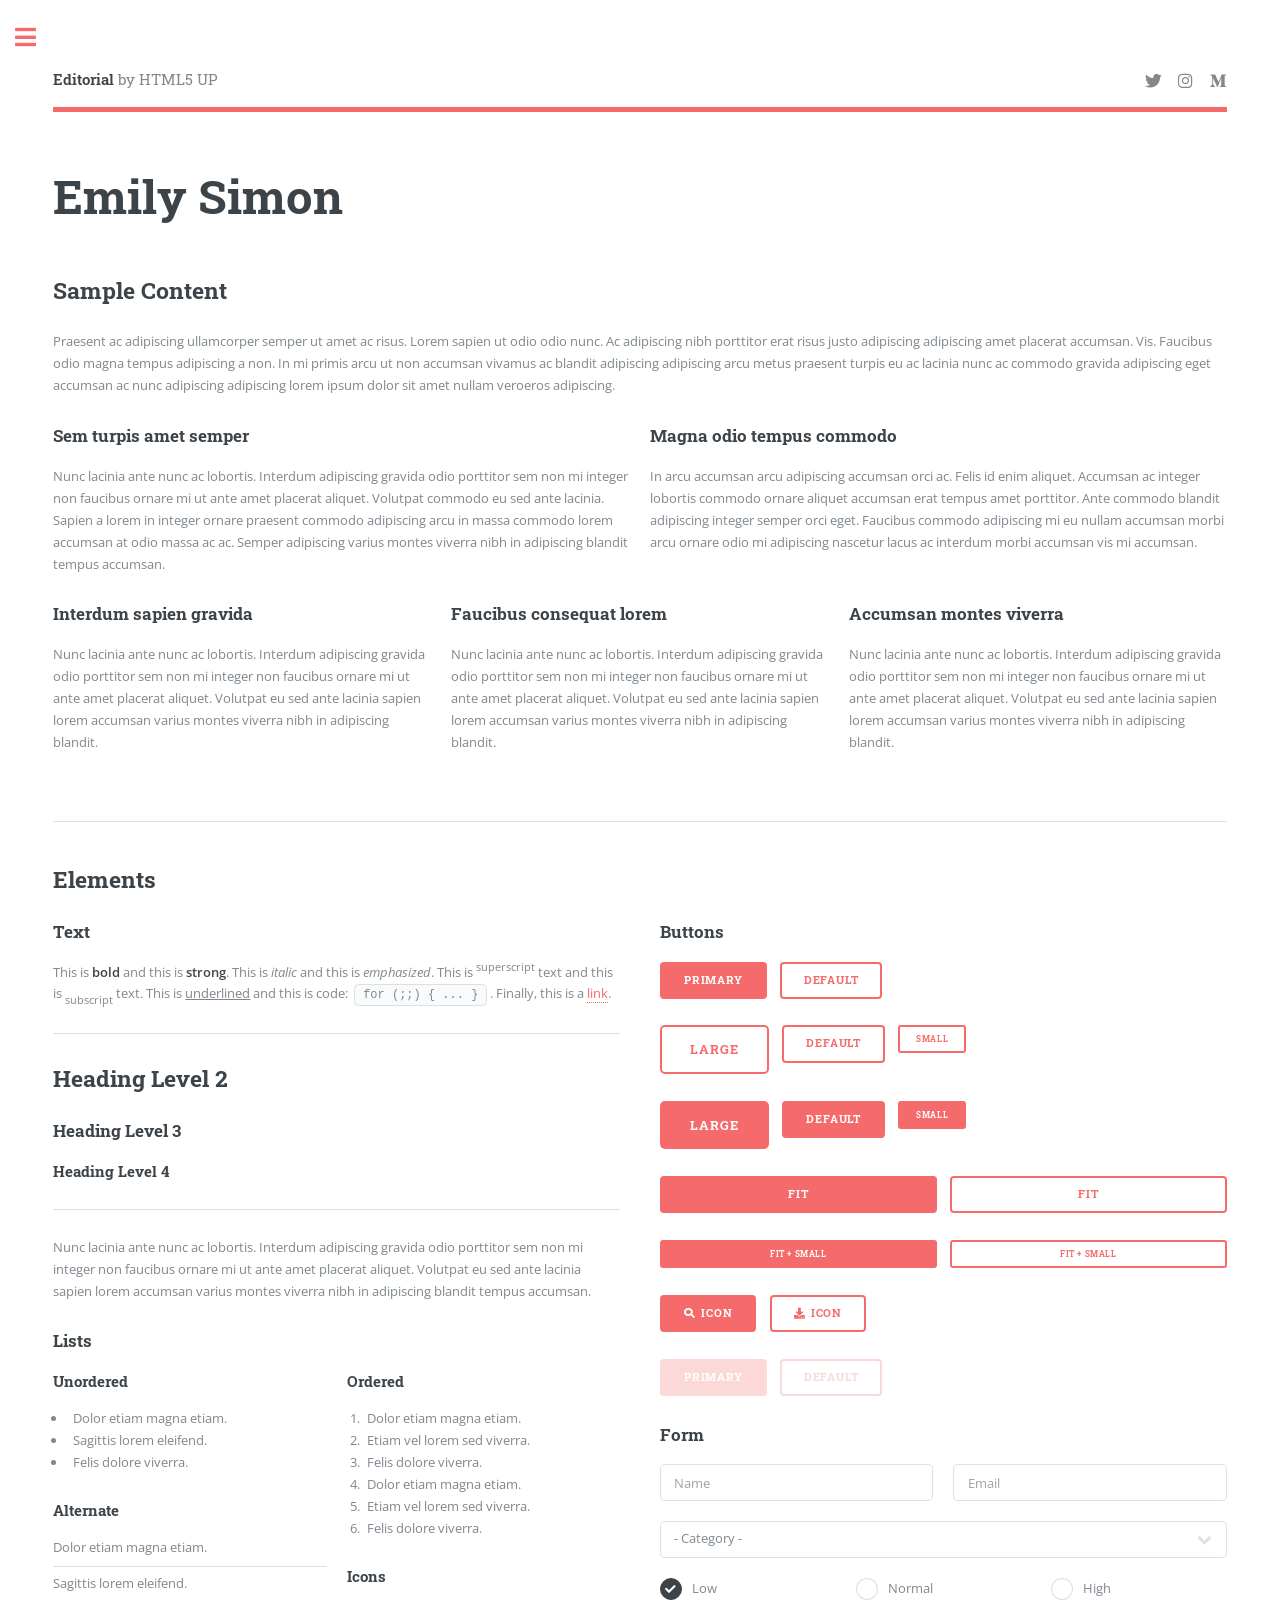
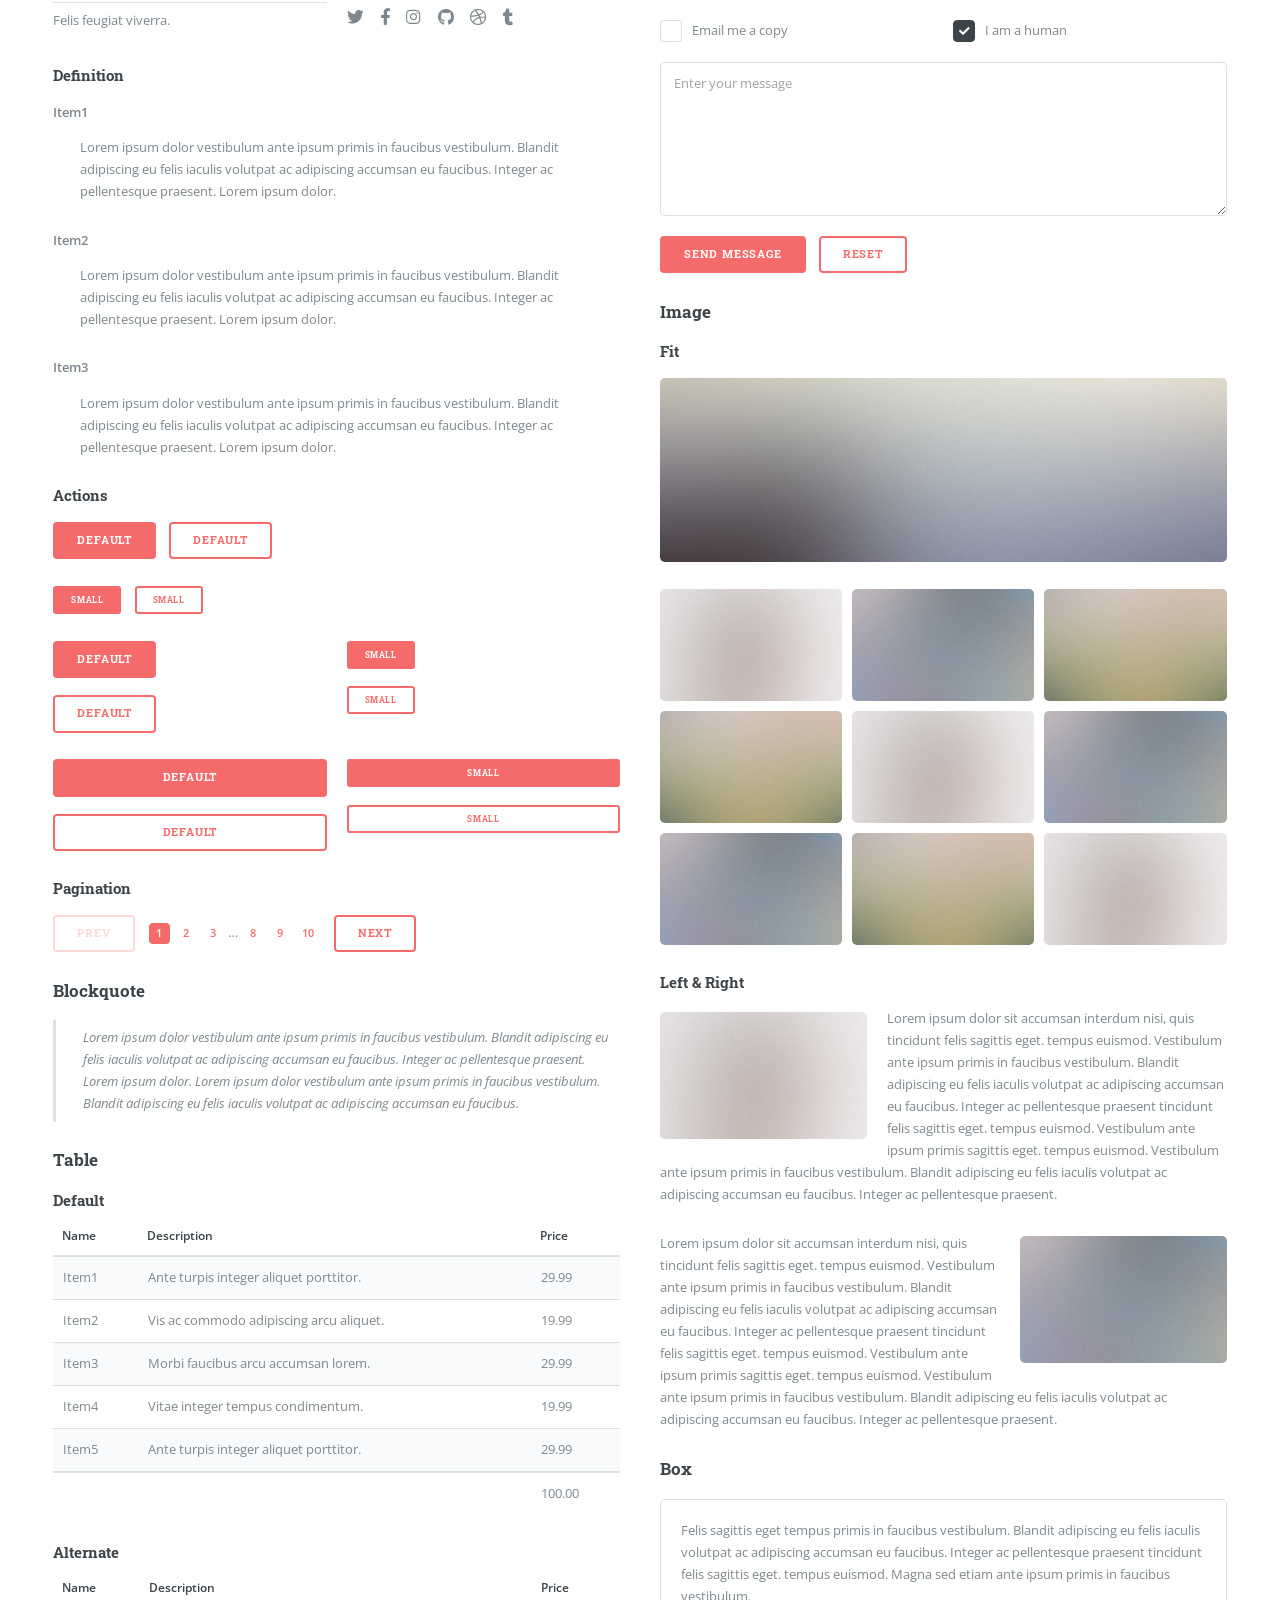
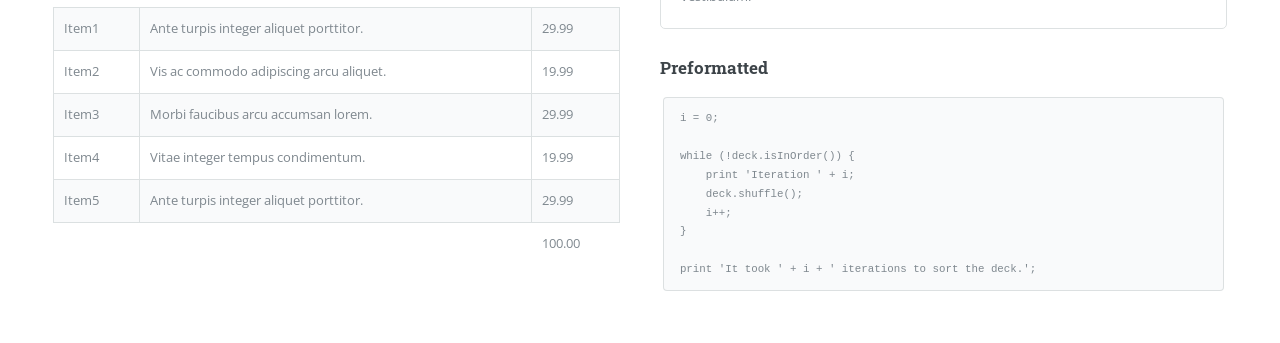
==== commit f3de46eb: "Update elements.html" ====
--- a/elements.html
+++ b/elements.html
@@ -6,7 +6,7 @@
 -->
 <html>
 	<head>
-		<title>Elements - Editorial by HTML5 UP</title>
+		<title>Emily Simon</title>
 		<meta charset="utf-8" />
 		<meta name="viewport" content="width=device-width, initial-scale=1, user-scalable=no" />
 		<link rel="stylesheet" href="assets/css/main.css" />
@@ -25,8 +25,6 @@
 									<a href="index.html" class="logo"><strong>Editorial</strong> by HTML5 UP</a>
 									<ul class="icons">
 										<li><a href="#" class="icon brands fa-twitter"><span class="label">Twitter</span></a></li>
-										<li><a href="#" class="icon brands fa-facebook-f"><span class="label">Facebook</span></a></li>
-										<li><a href="#" class="icon brands fa-snapchat-ghost"><span class="label">Snapchat</span></a></li>
 										<li><a href="#" class="icon brands fa-instagram"><span class="label">Instagram</span></a></li>
 										<li><a href="#" class="icon brands fa-medium-m"><span class="label">Medium</span></a></li>
 									</ul>
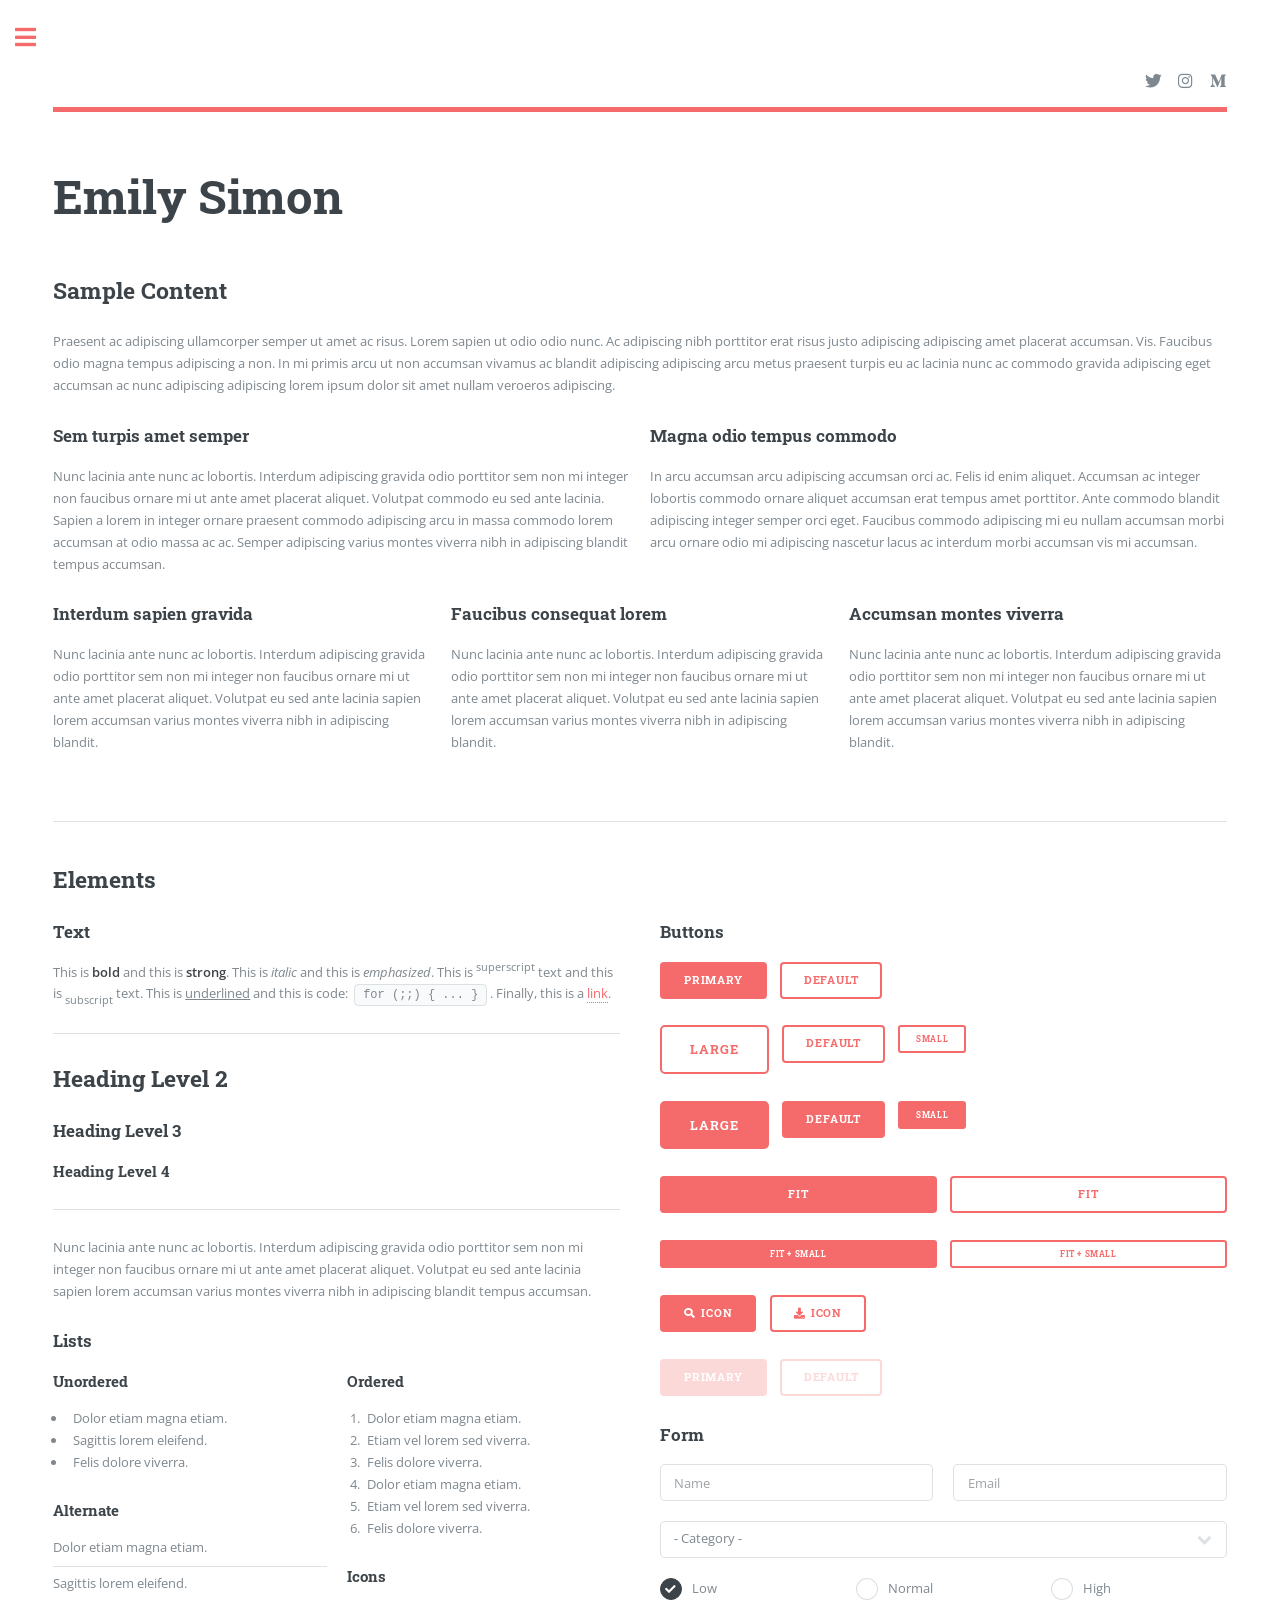
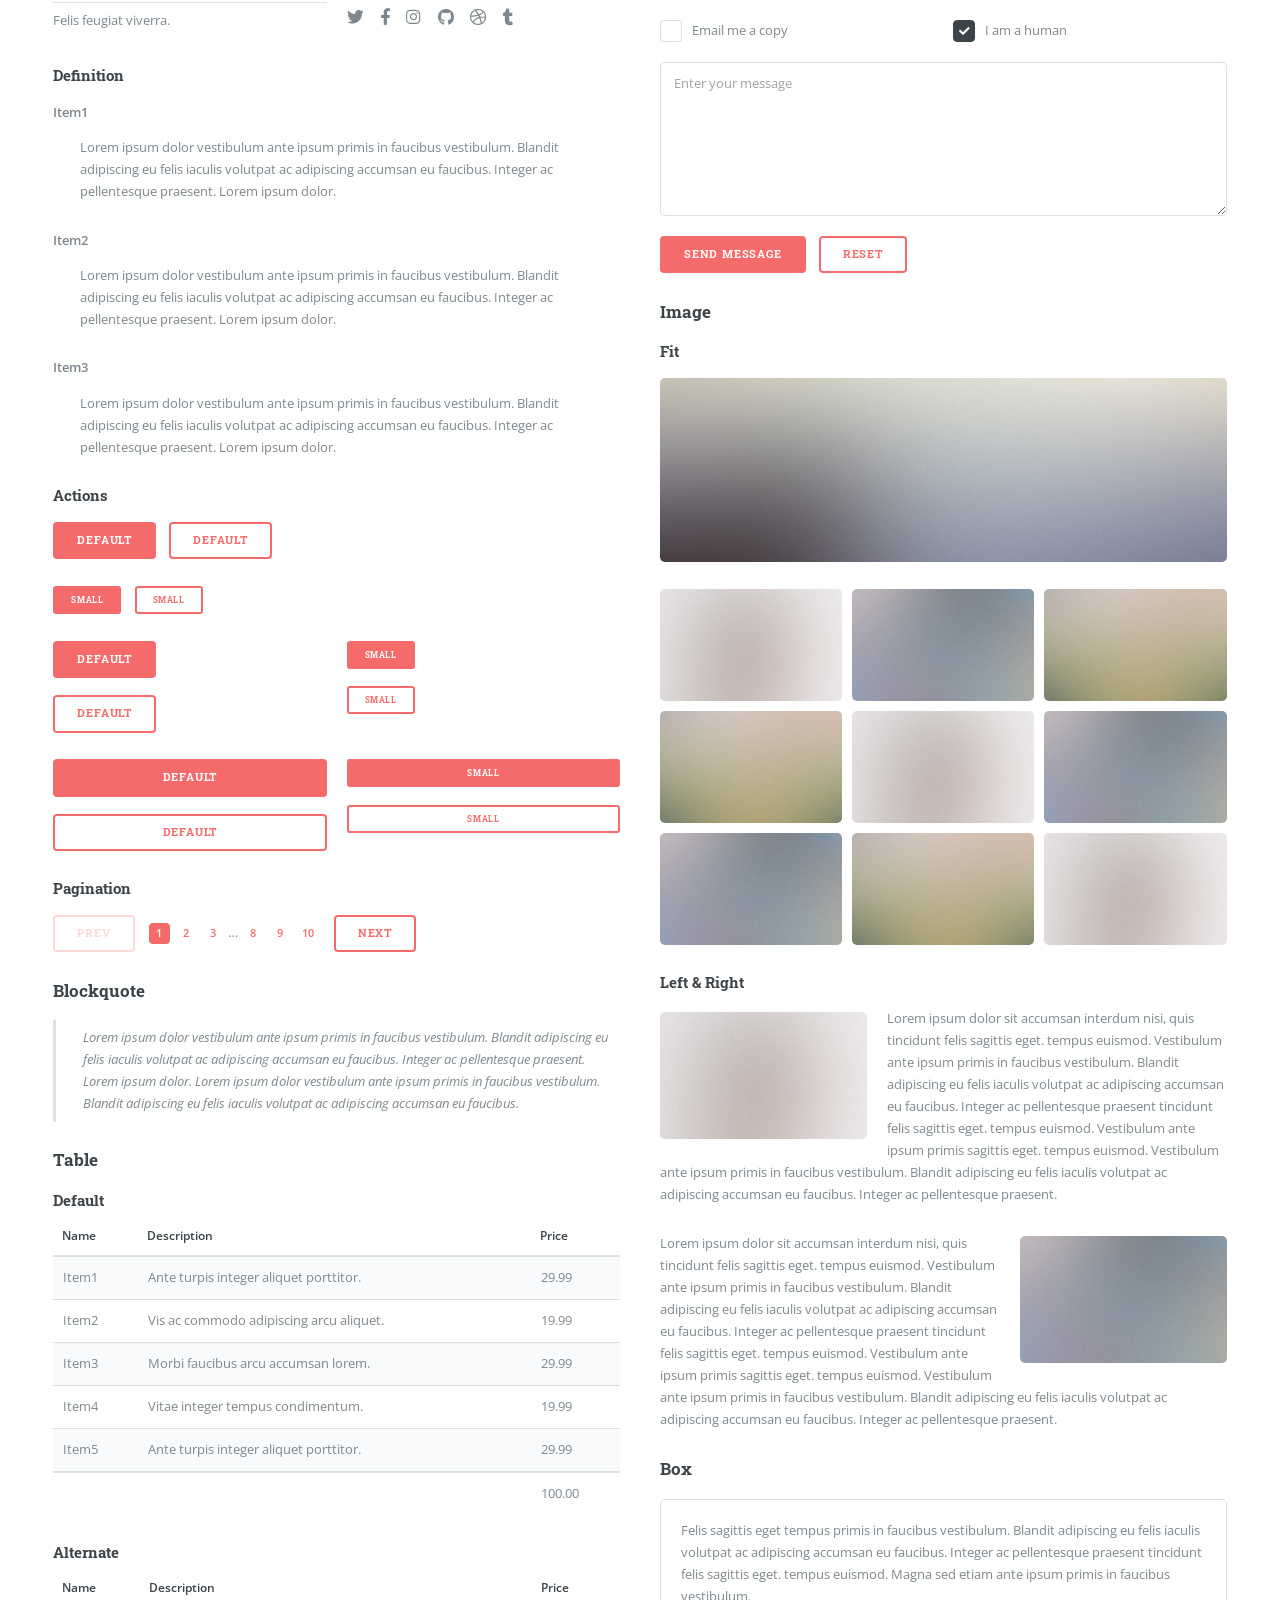
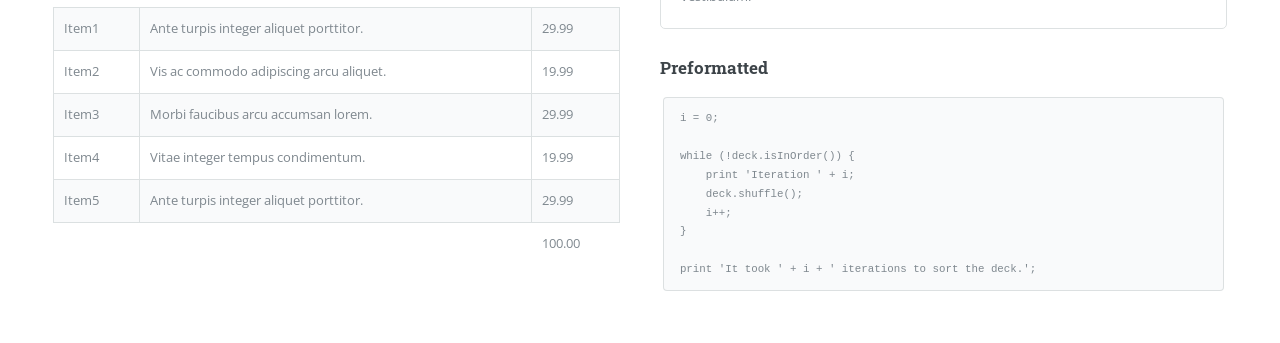
==== commit e9969e71: "Update elements.html" ====
--- a/elements.html
+++ b/elements.html
@@ -22,7 +22,7 @@
 
 							<!-- Header -->
 								<header id="header">
-									<a href="index.html" class="logo"><strong>Editorial</strong> by HTML5 UP</a>
+									<!-- <a href="index.html" class="logo"><strong>Editorial</strong> by HTML5 UP</a>-->
 									<ul class="icons">
 										<li><a href="#" class="icon brands fa-twitter"><span class="label">Twitter</span></a></li>
 										<li><a href="#" class="icon brands fa-instagram"><span class="label">Instagram</span></a></li>
